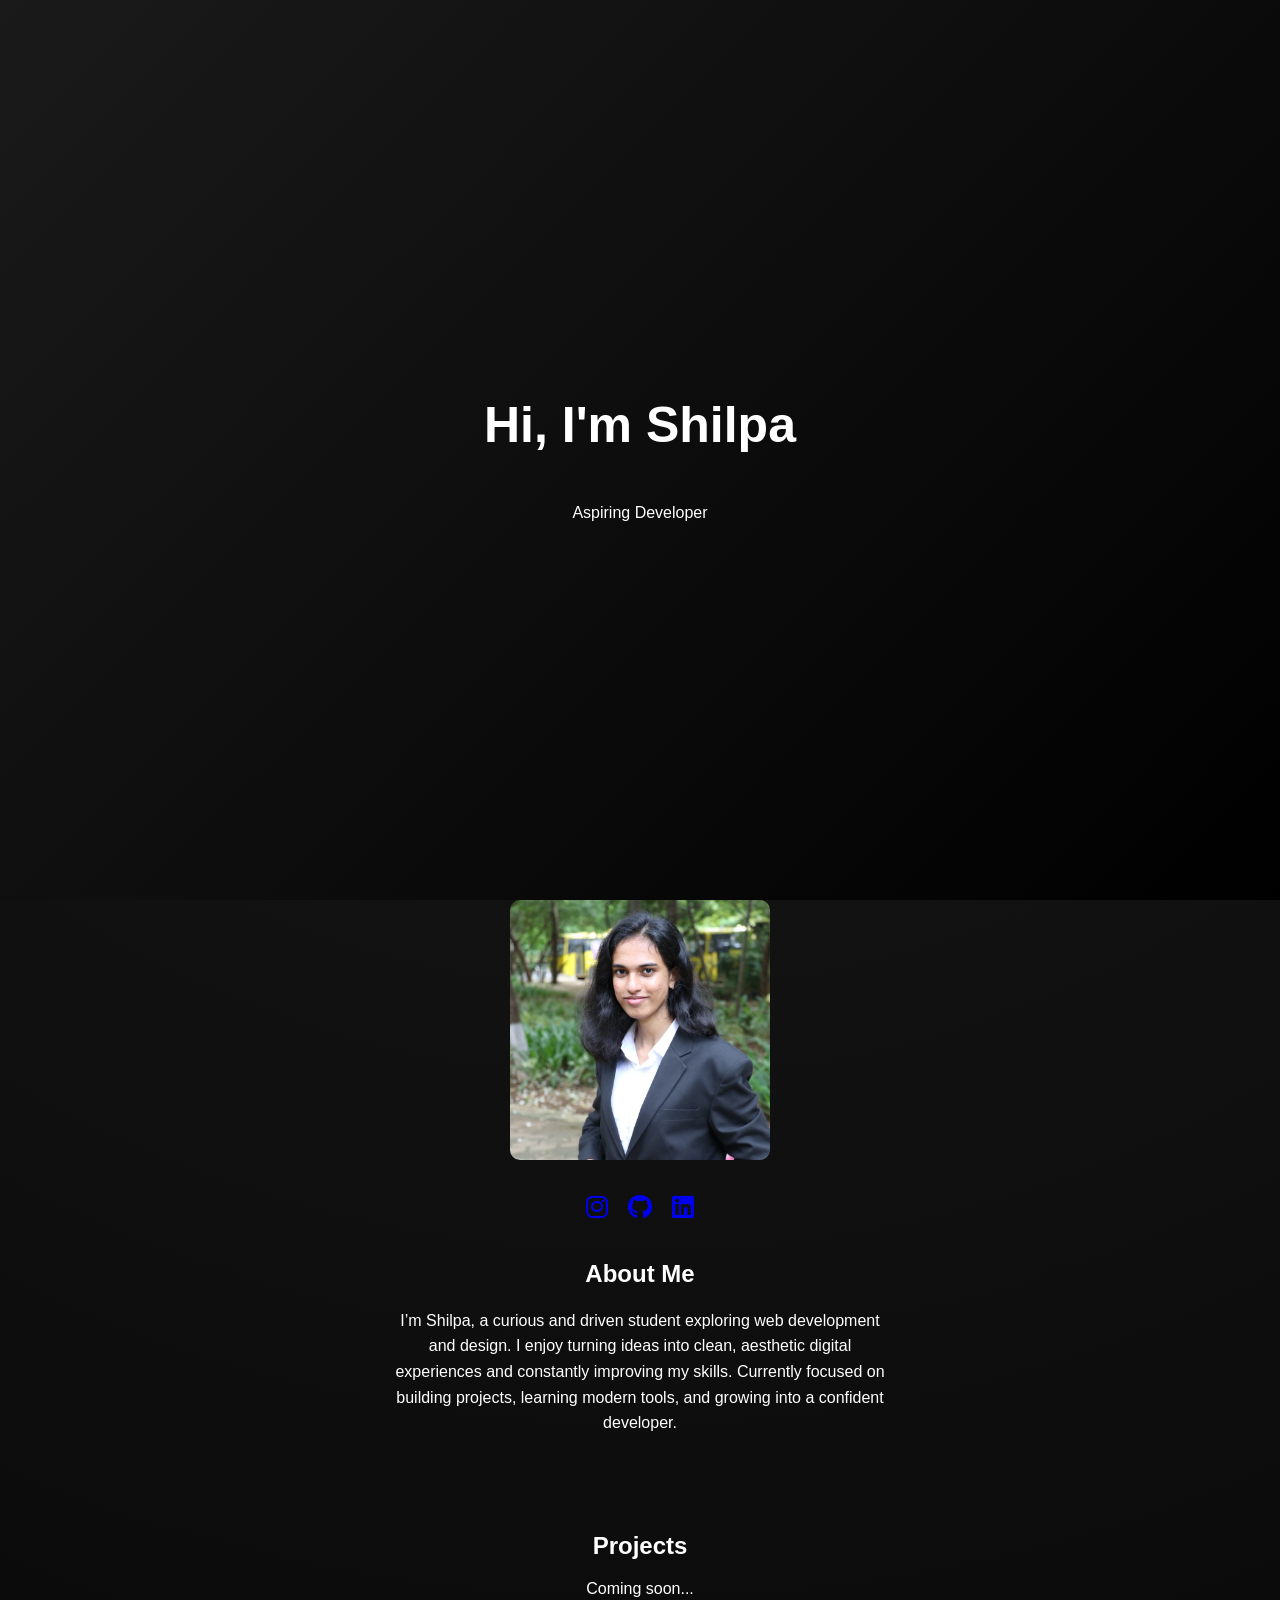
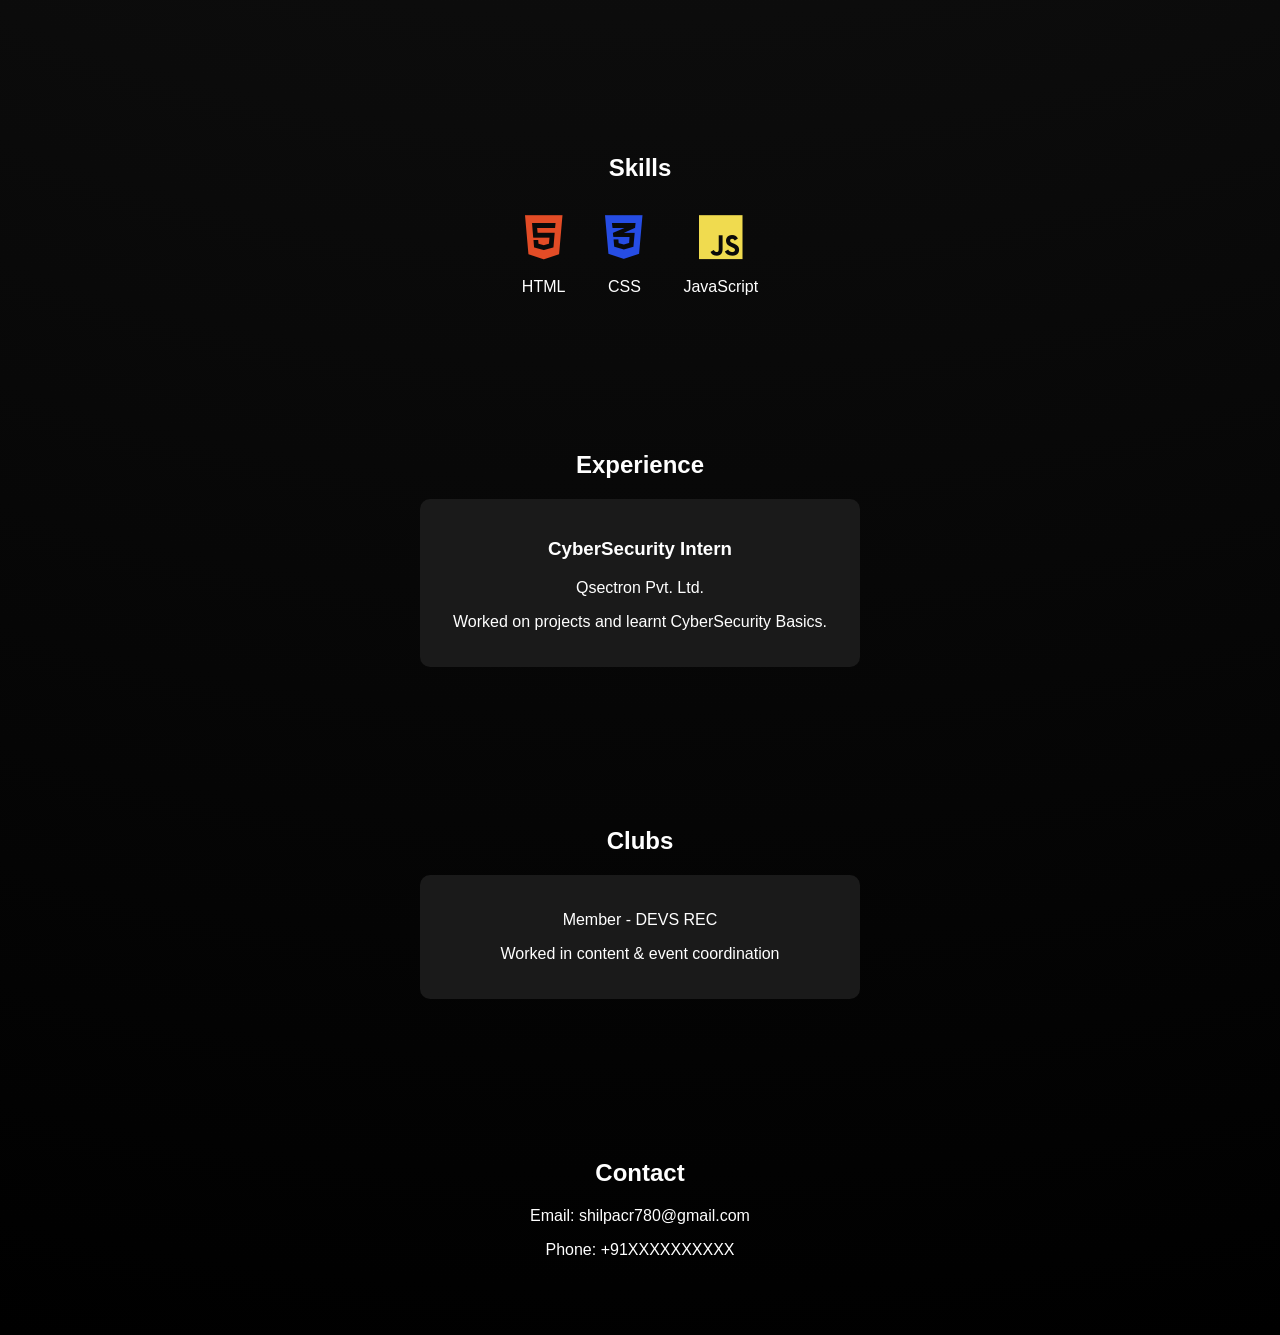
==== index.html @ 8a23069b "portfolio upgrade" ====
<!DOCTYPE html>
<html>
<head>
    <title>Shilpa | Portfolio</title>
    <link rel="stylesheet" href="style.css">
    <link rel="stylesheet" href="https://cdnjs.cloudflare.com/ajax/libs/font-awesome/6.5.0/css/all.min.css">
</head>

<body>

    <div class="hero">
    <h1 class="fade">Hi, I'm Shilpa</h1>
    <p class="fade delay">Aspiring Developer</p>
</div>

    <div class="about">
        <img src="Shilpa-Portfolio-IMG.jpeg" class="profile">
<div class="socials">
    <a href="https://instagram.com/s_shilpa.22" target="_blank">
        <i class="fa-brands fa-instagram"></i>
    </a>

    <a href="https://github.com/Shilpa12hub" target="_blank">
        <i class="fa-brands fa-github"></i>
    </a>

    <a href="https://www.linkedin.com/in/shilpa-s-3a0652301?utm_source=share_via&utm_content=profile&utm_medium=member_android" target="_blank">
        <i class="fa-brands fa-linkedin"></i>
    </a>
</div>
        <div>
            <h2>About Me</h2>
            <p>
I’m Shilpa, a curious and driven student exploring web development and design.  
I enjoy turning ideas into clean, aesthetic digital experiences and constantly improving my skills.  
Currently focused on building projects, learning modern tools, and growing into a confident developer.
</p>
        </div>
    </div>

    <div class="section reveal">
        <h2>Projects</h2>
        <p>Coming soon...</p>
    </div>

    <div class="section">
        <h2>Skills</h2>

        <div class="skills">
            <div class="skill">
                <i class="fa-brands fa-html5"></i>
                <p>HTML</p>
            </div>

            <div class="skill">
                <i class="fa-brands fa-css3-alt"></i>
                <p>CSS</p>
            </div>

            <div class="skill">
                <i class="fa-brands fa-js"></i>
                <p>JavaScript</p>
            </div>
        </div>
    </div>
<div class="section">
    <h2>Experience</h2>

    <div class="card-box">
        <h3>CyberSecurity Intern</h3>
        <p>Qsectron Pvt. Ltd.</p>
        <p>Worked on projects and learnt CyberSecurity Basics.</p>
    </div>
</div>
<div class="section">
    <h2>Clubs</h2>

    <div class="card-box">
        <p>Member - DEVS REC</p>
        <p>Worked in content & event coordination</p>
    </div>
</div>
    <div class="section">
        <h2>Contact</h2>
        <p>Email: shilpacr780@gmail.com</p>
        <p>Phone: +91XXXXXXXXXX</p>
    </div>

    <script src="script.js"></script>

</body>
</html>
---- style.css ----
/* RESET */
body {
    margin: 0;
    font-family: Arial;
    color: white;
    text-align: center;

    background: radial-gradient(circle at top, #1a1a1a, #000);
}

/* HERO */
.hero {
    height: 100vh;
    display: flex;
    flex-direction: column;
    justify-content: center;
    align-items: center;
    background: linear-gradient(135deg, #1a1a1a, #000);
}

h1 {
    font-size: 50px;
}

/* SECTIONS */
.section {
    padding: 60px 20px;
    max-width: 900px;
    margin: auto;
}

/* ABOUT */
.about {
    display: flex;
    flex-direction: column;
    align-items: center;
    gap: 20px;
}

/* PROFILE IMAGE (square) */
.profile {
    width: 260px;
    height: 260px;
    object-fit: cover;
    border-radius: 10px;
}

.profile:hover {
    transform: scale(1.1);
}

/* SCROLL REVEAL */
.reveal {
    opacity: 0;
    transform: scale(0.8);
    transition: all 0.6s ease;
}

.reveal.active {
    opacity: 1;
    transform: scale(1);
}

/* SKILLS */
.skills {
    display: flex;
    justify-content: center;
    gap: 40px;
    margin-top: 30px;
}

.skill {
    text-align: center;
    transition: transform 0.3s;
}

/* ICON SIZE */
.skill i {
    font-size: 50px;
    transition: 0.3s;
}

/* ICON COLORS */
.fa-html5 {
    color: #e34c26;
}

.fa-css3-alt {
    color: #264de4;
}

.fa-js {
    color: #f0db4f;
}

/* HOVER EFFECT */
.skill:hover i {
    transform: scale(1.2);
    filter: drop-shadow(0 0 10px white);
}

/* HERO TEXT ANIMATION */
.fade {
    opacity: 0;
    transform: translateY(40px);
    animation: fadeUp 1s ease forwards;
}

.delay {
    animation-delay: 0.5s;
}

@keyframes fadeUp {
    to {
        opacity: 1;
        transform: translateY(0);
    }
}
.about p {
    max-width: 500px;
    line-height: 1.6;
    font-size: 16px;
}
.socials {
    margin-top: 15px;
    display: flex;
    gap: 20px;
    justify-content: center;
}

.socials i {
    font-size: 25px;
    transition: 0.3s;
}

.socials i:hover {
    transform: scale(1.3);
    color: #00adb5;
}
.card-box {
    background: #1a1a1a;
    padding: 20px;
    border-radius: 10px;
    max-width: 400px;
    margin: 20px auto;
}
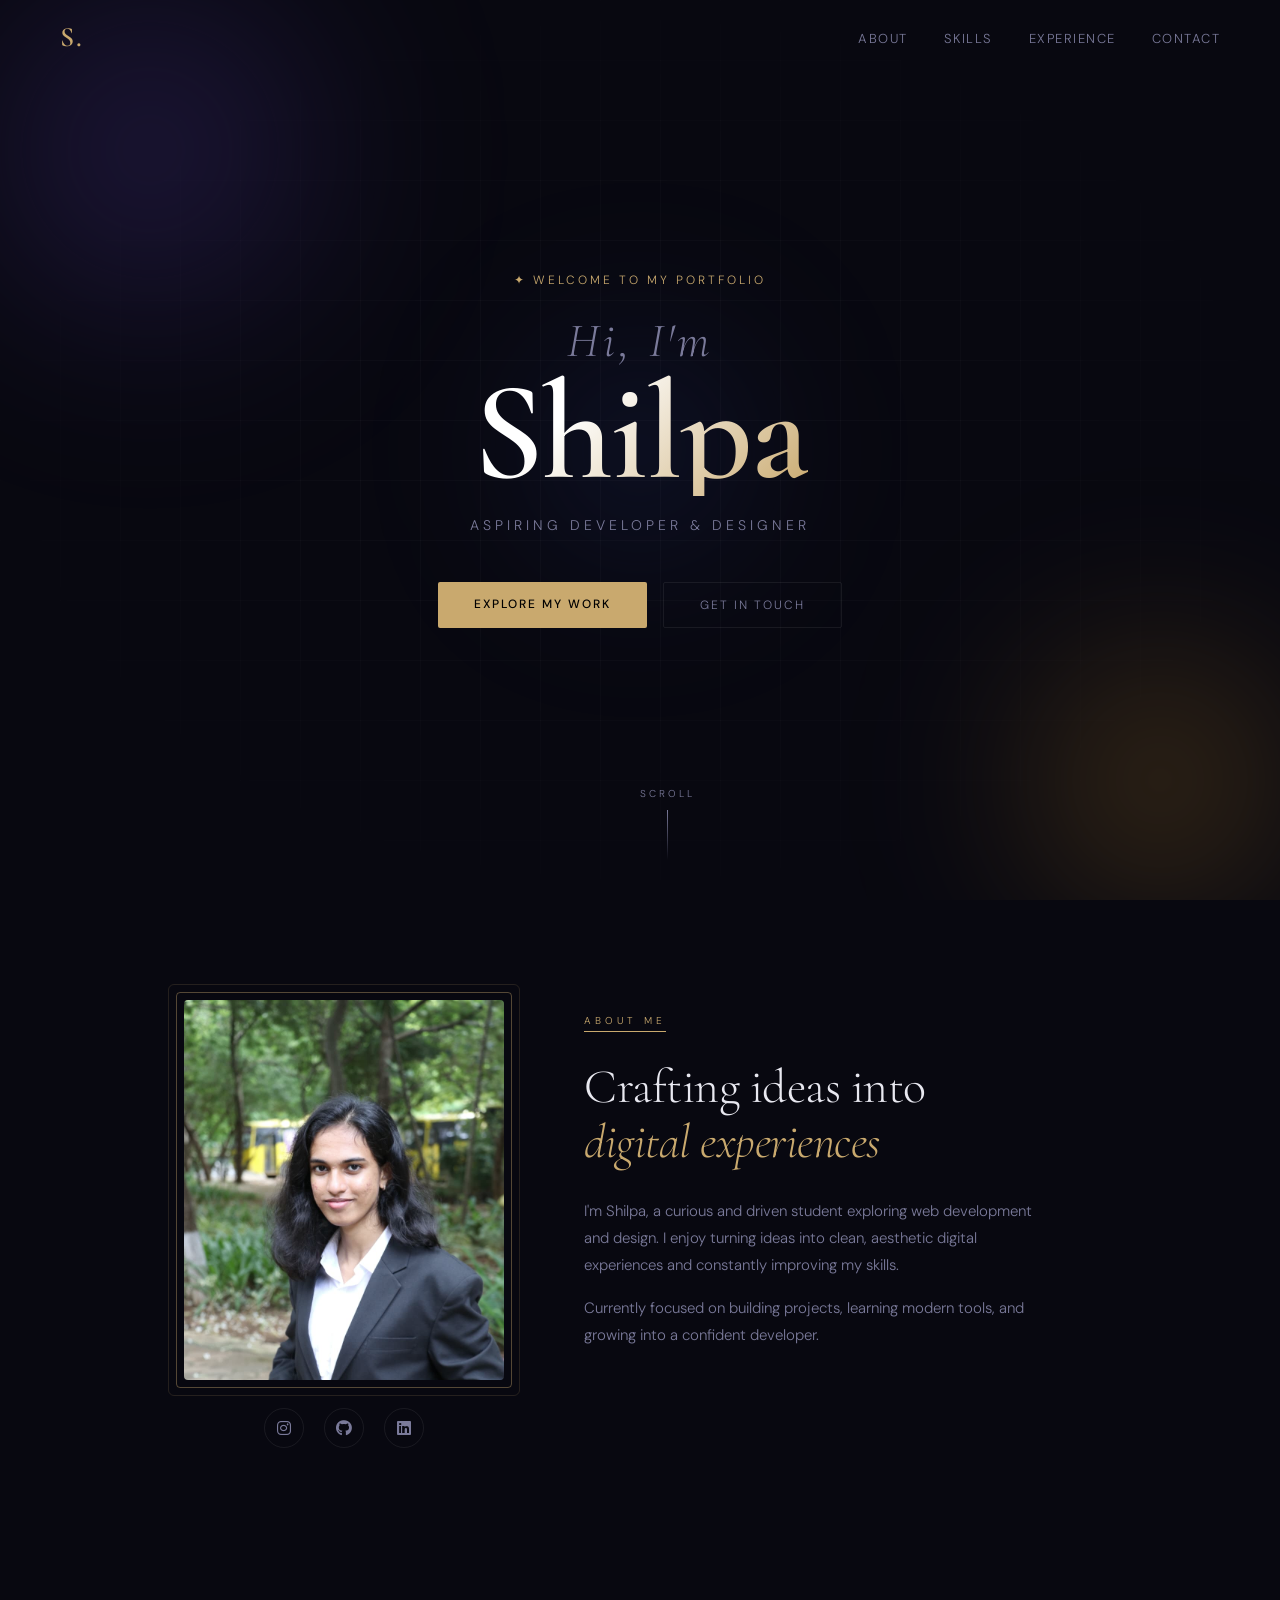
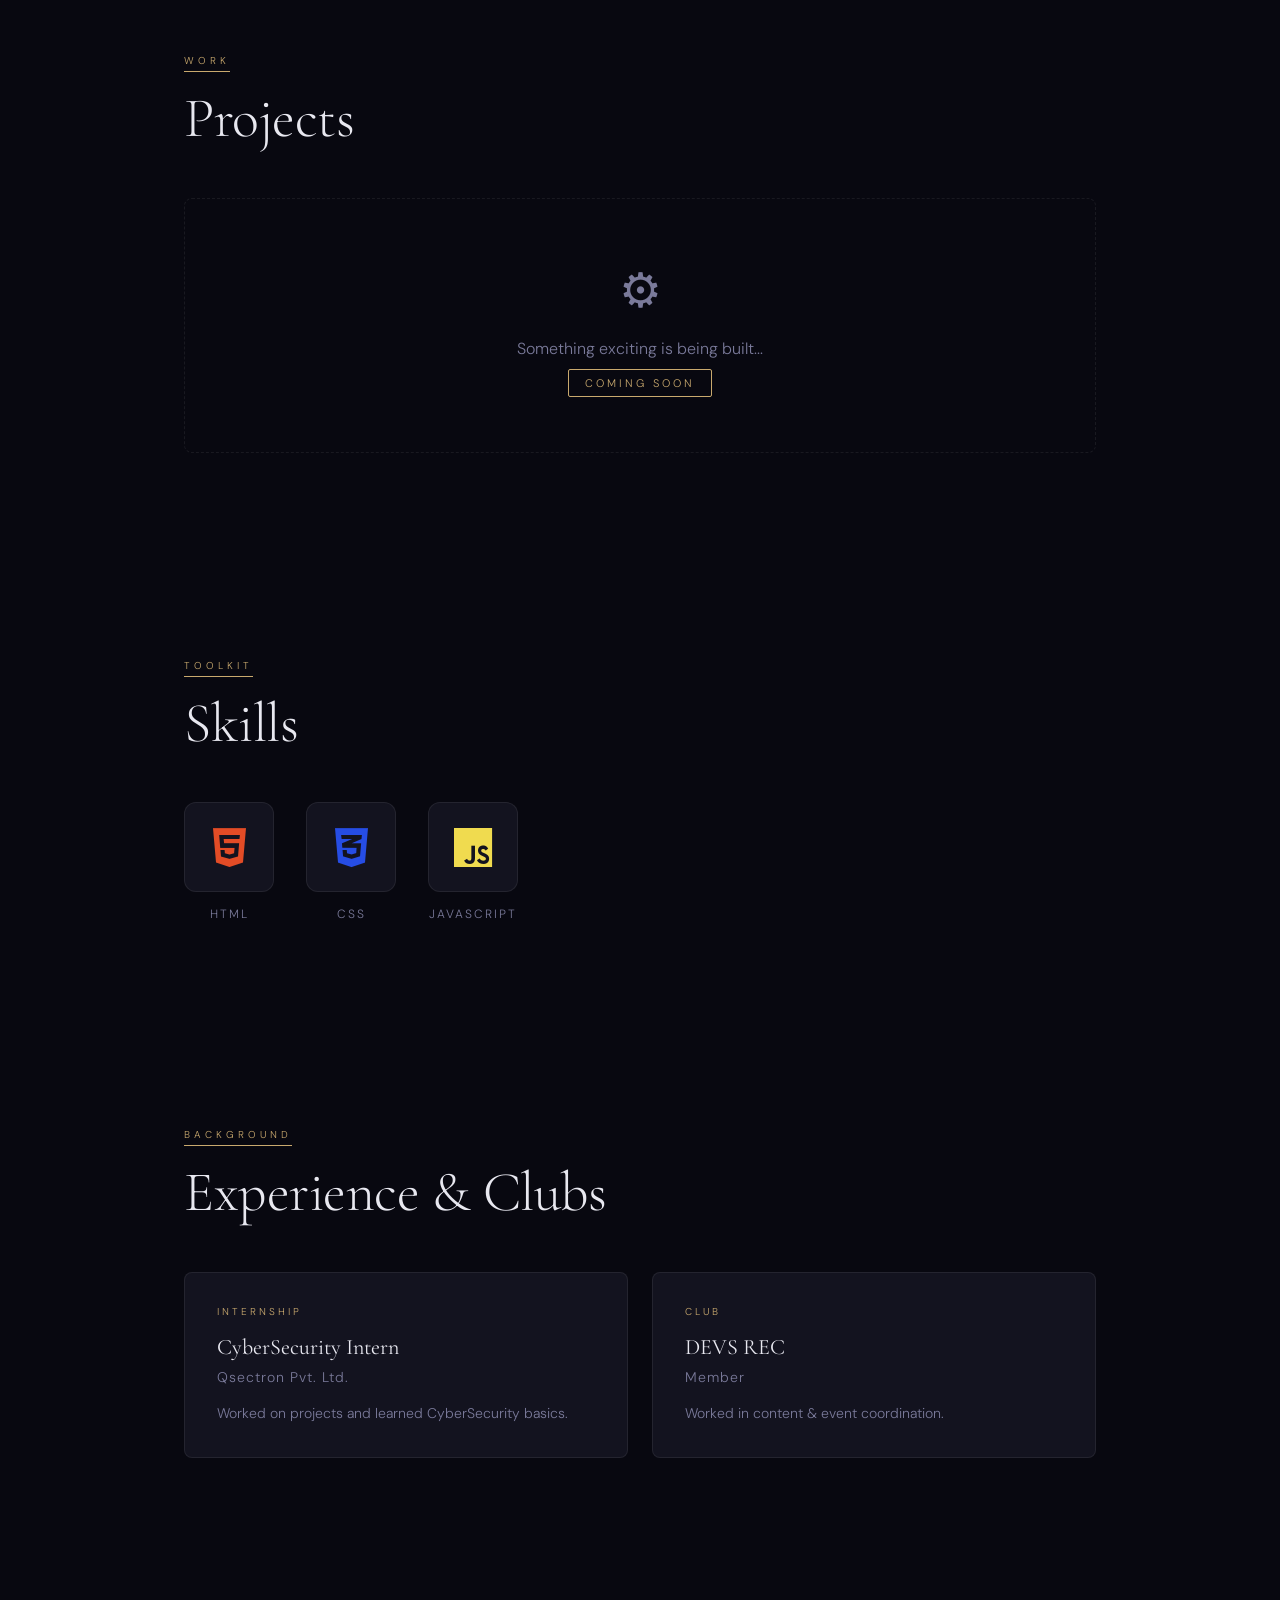
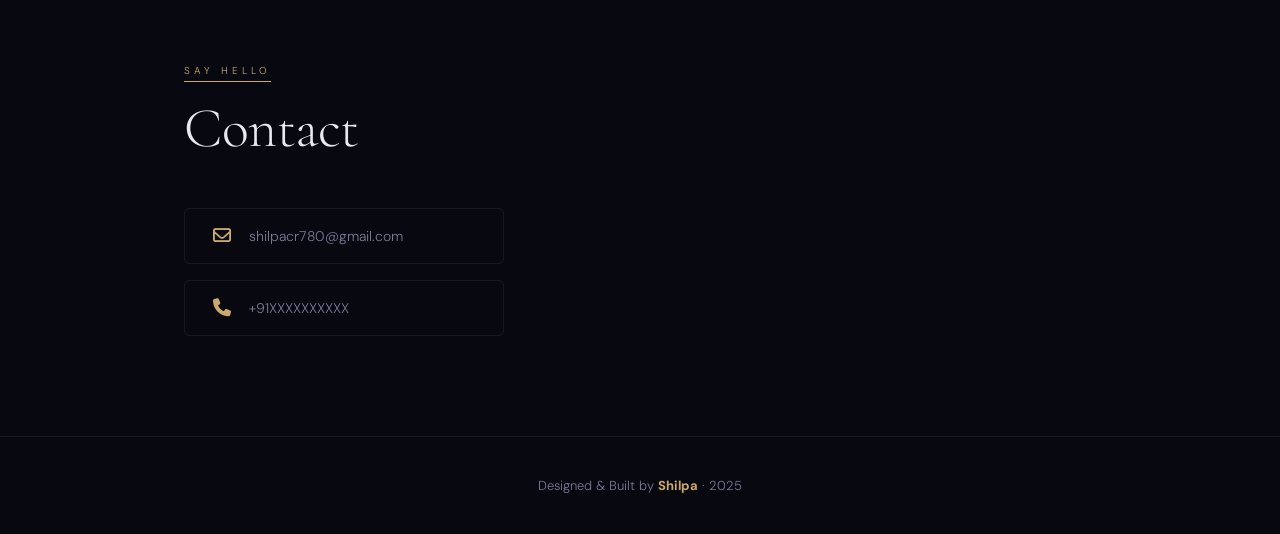
==== commit 54452f0d: "Replace old files with redesigned version" ====
--- a/index.html
+++ b/index.html
@@ -1,92 +1,170 @@
 <!DOCTYPE html>
-<html>
+<html lang="en">
 <head>
     <title>Shilpa | Portfolio</title>
+    <meta name="viewport" content="width=device-width, initial-scale=1.0">
     <link rel="stylesheet" href="style.css">
+    <link rel="preconnect" href="https://fonts.googleapis.com">
+    <link rel="preconnect" href="https://fonts.gstatic.com" crossorigin>
+    <link href="https://fonts.googleapis.com/css2?family=Cormorant+Garamond:ital,wght@0,300;0,400;0,600;1,300&family=DM+Sans:wght@300;400;500&display=swap" rel="stylesheet">
     <link rel="stylesheet" href="https://cdnjs.cloudflare.com/ajax/libs/font-awesome/6.5.0/css/all.min.css">
 </head>
-
 <body>
 
-    <div class="hero">
-    <h1 class="fade">Hi, I'm Shilpa</h1>
-    <p class="fade delay">Aspiring Developer</p>
-</div>
+    <!-- NAV -->
+    <nav class="nav" id="nav">
+        <span class="nav-logo">S.</span>
+        <ul class="nav-links">
+            <li><a href="#about">About</a></li>
+            <li><a href="#skills">Skills</a></li>
+            <li><a href="#experience">Experience</a></li>
+            <li><a href="#contact">Contact</a></li>
+        </ul>
+    </nav>
 
-    <div class="about">
-        <img src="Shilpa-Portfolio-IMG.jpeg" class="profile">
-<div class="socials">
-    <a href="https://instagram.com/s_shilpa.22" target="_blank">
-        <i class="fa-brands fa-instagram"></i>
-    </a>
-
-    <a href="https://github.com/Shilpa12hub" target="_blank">
-        <i class="fa-brands fa-github"></i>
-    </a>
-
-    <a href="https://www.linkedin.com/in/shilpa-s-3a0652301?utm_source=share_via&utm_content=profile&utm_medium=member_android" target="_blank">
-        <i class="fa-brands fa-linkedin"></i>
-    </a>
-</div>
-        <div>
-            <h2>About Me</h2>
-            <p>
-I’m Shilpa, a curious and driven student exploring web development and design.  
-I enjoy turning ideas into clean, aesthetic digital experiences and constantly improving my skills.  
-Currently focused on building projects, learning modern tools, and growing into a confident developer.
-</p>
+    <!-- HERO -->
+    <section class="hero">
+        <div class="hero-bg">
+            <div class="orb orb1"></div>
+            <div class="orb orb2"></div>
+            <div class="orb orb3"></div>
+            <div class="grid-lines"></div>
         </div>
-    </div>
-
-    <div class="section reveal">
-        <h2>Projects</h2>
-        <p>Coming soon...</p>
-    </div>
-
-    <div class="section">
-        <h2>Skills</h2>
-
-        <div class="skills">
-            <div class="skill">
-                <i class="fa-brands fa-html5"></i>
-                <p>HTML</p>
-            </div>
-
-            <div class="skill">
-                <i class="fa-brands fa-css3-alt"></i>
-                <p>CSS</p>
-            </div>
-
-            <div class="skill">
-                <i class="fa-brands fa-js"></i>
-                <p>JavaScript</p>
+        <div class="hero-content">
+            <p class="hero-tag fade-up">✦ Welcome to my portfolio</p>
+            <h1 class="hero-name fade-up delay-1">
+                <span class="name-line">Hi, I'm</span>
+                <span class="name-big">Shilpa</span>
+            </h1>
+            <p class="hero-subtitle fade-up delay-2">Aspiring Developer &amp; Designer</p>
+            <div class="hero-cta fade-up delay-3">
+                <a href="#about" class="btn-primary">Explore My Work</a>
+                <a href="#contact" class="btn-ghost">Get In Touch</a>
             </div>
         </div>
-    </div>
-<div class="section">
-    <h2>Experience</h2>
+        <div class="scroll-hint fade-up delay-4">
+            <span>Scroll</span>
+            <div class="scroll-line"></div>
+        </div>
+    </section>
 
-    <div class="card-box">
-        <h3>CyberSecurity Intern</h3>
-        <p>Qsectron Pvt. Ltd.</p>
-        <p>Worked on projects and learnt CyberSecurity Basics.</p>
-    </div>
-</div>
-<div class="section">
-    <h2>Clubs</h2>
+    <!-- ABOUT -->
+    <section class="about section" id="about">
+        <div class="about-inner reveal">
+            <div class="about-image-wrap">
+                <div class="img-frame">
+                    <img src="Shilpa-Portfolio-IMG.jpeg" class="profile" alt="Shilpa">
+                </div>
+                <div class="socials">
+                    <a href="https://instagram.com/s_shilpa.22" target="_blank" aria-label="Instagram">
+                        <i class="fa-brands fa-instagram"></i>
+                    </a>
+                    <a href="https://github.com/Shilpa12hub" target="_blank" aria-label="GitHub">
+                        <i class="fa-brands fa-github"></i>
+                    </a>
+                    <a href="https://www.linkedin.com/in/shilpa-s-3a0652301" target="_blank" aria-label="LinkedIn">
+                        <i class="fa-brands fa-linkedin"></i>
+                    </a>
+                </div>
+            </div>
+            <div class="about-text">
+                <span class="section-label">About Me</span>
+                <h2>Crafting ideas into<br><em>digital experiences</em></h2>
+                <p>
+                    I'm Shilpa, a curious and driven student exploring web development and design. I enjoy turning ideas into clean, aesthetic digital experiences and constantly improving my skills.
+                </p>
+                <p>
+                    Currently focused on building projects, learning modern tools, and growing into a confident developer.
+                </p>
+            </div>
+        </div>
+    </section>
 
-    <div class="card-box">
-        <p>Member - DEVS REC</p>
-        <p>Worked in content & event coordination</p>
-    </div>
-</div>
-    <div class="section">
-        <h2>Contact</h2>
-        <p>Email: shilpacr780@gmail.com</p>
-        <p>Phone: +91XXXXXXXXXX</p>
-    </div>
+    <!-- PROJECTS -->
+    <section class="section" id="projects">
+        <div class="reveal">
+            <span class="section-label">Work</span>
+            <h2>Projects</h2>
+            <div class="coming-soon-card">
+                <div class="cs-icon">⚙</div>
+                <p>Something exciting is being built...</p>
+                <span>Coming Soon</span>
+            </div>
+        </div>
+    </section>
+
+    <!-- SKILLS -->
+    <section class="section" id="skills">
+        <div class="reveal">
+            <span class="section-label">Toolkit</span>
+            <h2>Skills</h2>
+            <div class="skills">
+                <div class="skill">
+                    <div class="skill-icon-wrap">
+                        <i class="fa-brands fa-html5"></i>
+                    </div>
+                    <p>HTML</p>
+                </div>
+                <div class="skill">
+                    <div class="skill-icon-wrap">
+                        <i class="fa-brands fa-css3-alt"></i>
+                    </div>
+                    <p>CSS</p>
+                </div>
+                <div class="skill">
+                    <div class="skill-icon-wrap">
+                        <i class="fa-brands fa-js"></i>
+                    </div>
+                    <p>JavaScript</p>
+                </div>
+            </div>
+        </div>
+    </section>
+
+    <!-- EXPERIENCE -->
+    <section class="section" id="experience">
+        <div class="reveal">
+            <span class="section-label">Background</span>
+            <h2>Experience &amp; Clubs</h2>
+            <div class="cards-grid">
+                <div class="card">
+                    <div class="card-tag">Internship</div>
+                    <h3>CyberSecurity Intern</h3>
+                    <p class="card-org">Qsectron Pvt. Ltd.</p>
+                    <p>Worked on projects and learned CyberSecurity basics.</p>
+                </div>
+                <div class="card">
+                    <div class="card-tag">Club</div>
+                    <h3>DEVS REC</h3>
+                    <p class="card-org">Member</p>
+                    <p>Worked in content &amp; event coordination.</p>
+                </div>
+            </div>
+        </div>
+    </section>
+
+    <!-- CONTACT -->
+    <section class="section" id="contact">
+        <div class="reveal">
+            <span class="section-label">Say Hello</span>
+            <h2>Contact</h2>
+            <div class="contact-box">
+                <a href="mailto:shilpacr780@gmail.com" class="contact-item">
+                    <i class="fa-regular fa-envelope"></i>
+                    <span>shilpacr780@gmail.com</span>
+                </a>
+                <div class="contact-item">
+                    <i class="fa-solid fa-phone"></i>
+                    <span>+91XXXXXXXXXX</span>
+                </div>
+            </div>
+        </div>
+    </section>
+
+    <footer>
+        <p>Designed &amp; Built by <strong>Shilpa</strong> · 2025</p>
+    </footer>
 
     <script src="script.js"></script>
-
 </body>
 </html>
--- a/style.css
+++ b/style.css
@@ -1,146 +1,658 @@
-/* RESET */
+/* ============================================================
+   SHILPA PORTFOLIO — REDESIGNED
+   ============================================================ */
+
+:root {
+    --bg:        #080810;
+    --surface:   #0f0f1a;
+    --card:      #13131f;
+    --border:    rgba(255,255,255,0.07);
+    --text:      #e8e8f0;
+    --muted:     #7a7a9a;
+    --accent:    #c9a96e;
+    --accent2:   #7b68ee;
+    --glow:      rgba(201,169,110,0.18);
+
+    --font-display: 'Cormorant Garamond', Georgia, serif;
+    --font-body:    'DM Sans', sans-serif;
+}
+
+/* ---- RESET ---- */
+*, *::before, *::after { box-sizing: border-box; margin: 0; padding: 0; }
+
+html { scroll-behavior: smooth; }
+
 body {
-    margin: 0;
-    font-family: Arial;
-    color: white;
+    background: var(--bg);
+    color: var(--text);
+    font-family: var(--font-body);
+    font-weight: 300;
+    overflow-x: hidden;
+}
+
+a { color: inherit; text-decoration: none; }
+
+/* ============================================================
+   NAV
+   ============================================================ */
+.nav {
+    position: fixed;
+    top: 0; left: 0; right: 0;
+    z-index: 100;
+    display: flex;
+    justify-content: space-between;
+    align-items: center;
+    padding: 20px 60px;
+    transition: background 0.4s, backdrop-filter 0.4s;
+}
+
+.nav.scrolled {
+    background: rgba(8,8,16,0.85);
+    backdrop-filter: blur(16px);
+    border-bottom: 1px solid var(--border);
+}
+
+.nav-logo {
+    font-family: var(--font-display);
+    font-size: 28px;
+    font-weight: 600;
+    color: var(--accent);
+    letter-spacing: 2px;
+}
+
+.nav-links {
+    list-style: none;
+    display: flex;
+    gap: 36px;
+}
+
+.nav-links a {
+    font-size: 13px;
+    letter-spacing: 1.5px;
+    text-transform: uppercase;
+    color: var(--muted);
+    transition: color 0.3s;
+}
+
+.nav-links a:hover { color: var(--accent); }
+
+/* ============================================================
+   HERO
+   ============================================================ */
+.hero {
+    position: relative;
+    height: 100vh;
+    min-height: 600px;
+    display: flex;
+    align-items: center;
+    justify-content: center;
+    overflow: hidden;
+}
+
+/* Background orbs */
+.hero-bg {
+    position: absolute;
+    inset: 0;
+    pointer-events: none;
+}
+
+.orb {
+    position: absolute;
+    border-radius: 50%;
+    filter: blur(80px);
+    opacity: 0.5;
+}
+
+.orb1 {
+    width: 500px; height: 500px;
+    background: radial-gradient(circle, #3a2a70 0%, transparent 70%);
+    top: -100px; left: -100px;
+    animation: float1 12s ease-in-out infinite;
+}
+
+.orb2 {
+    width: 400px; height: 400px;
+    background: radial-gradient(circle, #7b5820 0%, transparent 70%);
+    bottom: -80px; right: -80px;
+    animation: float2 15s ease-in-out infinite;
+}
+
+.orb3 {
+    width: 300px; height: 300px;
+    background: radial-gradient(circle, #1e2a5e 0%, transparent 70%);
+    top: 50%; left: 50%;
+    transform: translate(-50%, -50%);
+    animation: float3 10s ease-in-out infinite;
+}
+
+.grid-lines {
+    position: absolute;
+    inset: 0;
+    background-image:
+        linear-gradient(rgba(255,255,255,0.025) 1px, transparent 1px),
+        linear-gradient(90deg, rgba(255,255,255,0.025) 1px, transparent 1px);
+    background-size: 60px 60px;
+    mask-image: radial-gradient(ellipse at center, black 30%, transparent 80%);
+}
+
+@keyframes float1 {
+    0%, 100% { transform: translate(0, 0); }
+    50% { transform: translate(60px, 40px); }
+}
+@keyframes float2 {
+    0%, 100% { transform: translate(0, 0); }
+    50% { transform: translate(-50px, -30px); }
+}
+@keyframes float3 {
+    0%, 100% { transform: translate(-50%, -50%) scale(1); }
+    50% { transform: translate(-50%, -50%) scale(1.2); }
+}
+
+/* Hero content */
+.hero-content {
+    position: relative;
     text-align: center;
-
-    background: radial-gradient(circle at top, #1a1a1a, #000);
-}
-
-/* HERO */
-.hero {
-    height: 100vh;
+    z-index: 1;
+}
+
+.hero-tag {
+    font-size: 12px;
+    letter-spacing: 3px;
+    text-transform: uppercase;
+    color: var(--accent);
+    margin-bottom: 24px;
+}
+
+.hero-name {
     display: flex;
     flex-direction: column;
+    align-items: center;
+    gap: 0;
+    margin-bottom: 20px;
+}
+
+.name-line {
+    font-family: var(--font-display);
+    font-size: clamp(28px, 5vw, 48px);
+    font-weight: 300;
+    font-style: italic;
+    color: var(--muted);
+    letter-spacing: 4px;
+}
+
+.name-big {
+    font-family: var(--font-display);
+    font-size: clamp(72px, 14vw, 140px);
+    font-weight: 600;
+    line-height: 0.9;
+    letter-spacing: -2px;
+    background: linear-gradient(135deg, #fff 30%, var(--accent) 100%);
+    -webkit-background-clip: text;
+    -webkit-text-fill-color: transparent;
+    background-clip: text;
+}
+
+.hero-subtitle {
+    font-size: 14px;
+    letter-spacing: 4px;
+    text-transform: uppercase;
+    color: var(--muted);
+    margin-bottom: 48px;
+}
+
+.hero-cta {
+    display: flex;
+    gap: 16px;
     justify-content: center;
-    align-items: center;
-    background: linear-gradient(135deg, #1a1a1a, #000);
-}
-
-h1 {
-    font-size: 50px;
-}
-
-/* SECTIONS */
+    flex-wrap: wrap;
+}
+
+.btn-primary {
+    padding: 14px 36px;
+    background: var(--accent);
+    color: #000;
+    border-radius: 2px;
+    font-size: 12px;
+    font-weight: 500;
+    letter-spacing: 2px;
+    text-transform: uppercase;
+    transition: transform 0.3s, box-shadow 0.3s;
+}
+
+.btn-primary:hover {
+    transform: translateY(-2px);
+    box-shadow: 0 12px 40px var(--glow);
+}
+
+.btn-ghost {
+    padding: 14px 36px;
+    border: 1px solid var(--border);
+    border-radius: 2px;
+    font-size: 12px;
+    letter-spacing: 2px;
+    text-transform: uppercase;
+    color: var(--muted);
+    transition: border-color 0.3s, color 0.3s;
+}
+
+.btn-ghost:hover {
+    border-color: var(--accent);
+    color: var(--accent);
+}
+
+/* Scroll hint */
+.scroll-hint {
+    position: absolute;
+    bottom: 40px;
+    left: 50%;
+    transform: translateX(-50%);
+    display: flex;
+    flex-direction: column;
+    align-items: center;
+    gap: 10px;
+    color: var(--muted);
+    font-size: 10px;
+    letter-spacing: 3px;
+    text-transform: uppercase;
+    z-index: 1;
+}
+
+.scroll-line {
+    width: 1px;
+    height: 50px;
+    background: linear-gradient(to bottom, var(--muted), transparent);
+    animation: scrollPulse 2s ease-in-out infinite;
+}
+
+@keyframes scrollPulse {
+    0%, 100% { opacity: 0.3; transform: scaleY(1); }
+    50% { opacity: 1; transform: scaleY(1.2); }
+}
+
+/* ============================================================
+   FADE-UP ANIMATION (hero)
+   ============================================================ */
+.fade-up {
+    opacity: 0;
+    transform: translateY(30px);
+    animation: fadeUp 0.9s cubic-bezier(.22,.61,.36,1) forwards;
+}
+
+.delay-1 { animation-delay: 0.2s; }
+.delay-2 { animation-delay: 0.45s; }
+.delay-3 { animation-delay: 0.65s; }
+.delay-4 { animation-delay: 1s; }
+
+@keyframes fadeUp {
+    to { opacity: 1; transform: translateY(0); }
+}
+
+/* ============================================================
+   SECTION SHARED
+   ============================================================ */
 .section {
-    padding: 60px 20px;
-    max-width: 900px;
-    margin: auto;
-}
-
-/* ABOUT */
-.about {
-    display: flex;
-    flex-direction: column;
-    align-items: center;
-    gap: 20px;
-}
-
-/* PROFILE IMAGE (square) */
-.profile {
-    width: 260px;
-    height: 260px;
-    object-fit: cover;
-    border-radius: 10px;
-}
-
-.profile:hover {
-    transform: scale(1.1);
-}
-
-/* SCROLL REVEAL */
+    padding: 100px 24px;
+    max-width: 960px;
+    margin: 0 auto;
+}
+
+.section-label {
+    display: inline-block;
+    font-size: 10px;
+    letter-spacing: 4px;
+    text-transform: uppercase;
+    color: var(--accent);
+    margin-bottom: 16px;
+    padding-bottom: 4px;
+    border-bottom: 1px solid var(--accent);
+}
+
+.section h2 {
+    font-family: var(--font-display);
+    font-size: clamp(36px, 5vw, 56px);
+    font-weight: 300;
+    line-height: 1.1;
+    margin-bottom: 48px;
+    letter-spacing: -0.5px;
+}
+
+.section h2 em {
+    font-style: italic;
+    color: var(--accent);
+}
+
+/* ============================================================
+   SCROLL REVEAL
+   ============================================================ */
 .reveal {
     opacity: 0;
-    transform: scale(0.8);
-    transition: all 0.6s ease;
+    transform: translateY(40px);
+    transition: opacity 0.8s ease, transform 0.8s ease;
 }
 
 .reveal.active {
     opacity: 1;
-    transform: scale(1);
-}
-
-/* SKILLS */
+    transform: translateY(0);
+}
+
+/* ============================================================
+   ABOUT
+   ============================================================ */
+.about {
+    max-width: 960px;
+    margin: 0 auto;
+    padding: 100px 24px;
+}
+
+.about-inner {
+    display: flex;
+    gap: 80px;
+    align-items: flex-start;
+}
+
+.about-image-wrap {
+    display: flex;
+    flex-direction: column;
+    align-items: center;
+    gap: 28px;
+    flex-shrink: 0;
+}
+
+.img-frame {
+    position: relative;
+    width: 320px;
+}
+
+.img-frame::before {
+    content: '';
+    position: absolute;
+    inset: -8px;
+    border: 1px solid var(--accent);
+    border-radius: 4px;
+    opacity: 0.4;
+    pointer-events: none;
+    transition: opacity 0.3s;
+}
+
+.img-frame:hover::before {
+    opacity: 0.9;
+}
+
+.img-frame::after {
+    content: '';
+    position: absolute;
+    inset: -16px;
+    border: 1px solid var(--accent);
+    border-radius: 6px;
+    opacity: 0.15;
+    pointer-events: none;
+}
+
+.profile {
+    width: 320px;
+    height: 380px;
+    object-fit: cover;
+    object-position: top;
+    border-radius: 4px;
+    display: block;
+    transition: transform 0.5s ease;
+    filter: grayscale(10%);
+}
+
+.profile:hover {
+    transform: scale(1.02);
+    filter: grayscale(0%);
+}
+
+.socials {
+    display: flex;
+    gap: 20px;
+}
+
+.socials a {
+    width: 40px; height: 40px;
+    border: 1px solid var(--border);
+    border-radius: 50%;
+    display: flex;
+    align-items: center;
+    justify-content: center;
+    color: var(--muted);
+    transition: all 0.3s;
+}
+
+.socials a:hover {
+    border-color: var(--accent);
+    color: var(--accent);
+    transform: translateY(-3px);
+    box-shadow: 0 8px 24px var(--glow);
+}
+
+.socials i { font-size: 16px; }
+
+.about-text {
+    padding-top: 8px;
+}
+
+.about-text h2 {
+    font-family: var(--font-display);
+    font-size: clamp(32px, 4vw, 48px);
+    font-weight: 300;
+    line-height: 1.15;
+    margin-top: 12px;
+    margin-bottom: 28px;
+}
+
+.about-text p {
+    color: var(--muted);
+    line-height: 1.8;
+    font-size: 15px;
+    margin-bottom: 16px;
+    max-width: 460px;
+}
+
+/* ============================================================
+   COMING SOON
+   ============================================================ */
+.coming-soon-card {
+    border: 1px dashed var(--border);
+    border-radius: 8px;
+    padding: 60px 40px;
+    text-align: center;
+    color: var(--muted);
+}
+
+.cs-icon {
+    font-size: 48px;
+    margin-bottom: 16px;
+    display: block;
+    animation: spin 8s linear infinite;
+}
+
+@keyframes spin {
+    from { transform: rotate(0deg); }
+    to { transform: rotate(360deg); }
+}
+
+.coming-soon-card p { margin-bottom: 12px; }
+
+.coming-soon-card span {
+    font-size: 11px;
+    letter-spacing: 3px;
+    text-transform: uppercase;
+    color: var(--accent);
+    border: 1px solid var(--accent);
+    padding: 6px 16px;
+    border-radius: 2px;
+}
+
+/* ============================================================
+   SKILLS
+   ============================================================ */
 .skills {
     display: flex;
+    justify-content: flex-start;
+    gap: 32px;
+    flex-wrap: wrap;
+}
+
+.skill {
+    display: flex;
+    flex-direction: column;
+    align-items: center;
+    gap: 14px;
+    cursor: default;
+}
+
+.skill-icon-wrap {
+    width: 90px; height: 90px;
+    border: 1px solid var(--border);
+    border-radius: 12px;
+    display: flex;
+    align-items: center;
     justify-content: center;
-    gap: 40px;
-    margin-top: 30px;
-}
-
-.skill {
+    background: var(--card);
+    transition: all 0.35s ease;
+}
+
+.skill:hover .skill-icon-wrap {
+    border-color: var(--accent);
+    transform: translateY(-6px);
+    box-shadow: 0 16px 40px var(--glow);
+}
+
+.skill i { font-size: 44px; }
+
+.fa-html5  { color: #e34c26; }
+.fa-css3-alt { color: #264de4; }
+.fa-js     { color: #f0db4f; }
+
+.skill p {
+    font-size: 12px;
+    letter-spacing: 2px;
+    text-transform: uppercase;
+    color: var(--muted);
+}
+
+/* ============================================================
+   CARDS (Experience / Clubs)
+   ============================================================ */
+.cards-grid {
+    display: grid;
+    grid-template-columns: repeat(auto-fit, minmax(260px, 1fr));
+    gap: 24px;
+}
+
+.card {
+    background: var(--card);
+    border: 1px solid var(--border);
+    border-radius: 8px;
+    padding: 32px;
+    transition: border-color 0.3s, transform 0.3s;
+    text-align: left;
+}
+
+.card:hover {
+    border-color: var(--accent);
+    transform: translateY(-4px);
+}
+
+.card-tag {
+    font-size: 10px;
+    letter-spacing: 3px;
+    text-transform: uppercase;
+    color: var(--accent);
+    margin-bottom: 16px;
+}
+
+.card h3 {
+    font-family: var(--font-display);
+    font-size: 22px;
+    font-weight: 400;
+    margin-bottom: 6px;
+}
+
+.card-org {
+    font-size: 12px;
+    color: var(--accent);
+    margin-bottom: 12px;
+    letter-spacing: 1px;
+}
+
+.card p { color: var(--muted); font-size: 14px; line-height: 1.7; }
+
+/* ============================================================
+   CONTACT
+   ============================================================ */
+.contact-box {
+    display: flex;
+    flex-direction: column;
+    gap: 16px;
+    align-items: flex-start;
+}
+
+.contact-item {
+    display: flex;
+    align-items: center;
+    gap: 16px;
+    padding: 18px 28px;
+    border: 1px solid var(--border);
+    border-radius: 6px;
+    min-width: 320px;
+    color: var(--muted);
+    font-size: 14px;
+    transition: all 0.3s;
+}
+
+a.contact-item:hover {
+    border-color: var(--accent);
+    color: var(--text);
+    transform: translateX(6px);
+}
+
+.contact-item i {
+    font-size: 18px;
+    color: var(--accent);
+    width: 20px;
+}
+
+/* ============================================================
+   FOOTER
+   ============================================================ */
+footer {
     text-align: center;
-    transition: transform 0.3s;
-}
-
-/* ICON SIZE */
-.skill i {
-    font-size: 50px;
-    transition: 0.3s;
-}
-
-/* ICON COLORS */
-.fa-html5 {
-    color: #e34c26;
-}
-
-.fa-css3-alt {
-    color: #264de4;
-}
-
-.fa-js {
-    color: #f0db4f;
-}
-
-/* HOVER EFFECT */
-.skill:hover i {
-    transform: scale(1.2);
-    filter: drop-shadow(0 0 10px white);
-}
-
-/* HERO TEXT ANIMATION */
-.fade {
-    opacity: 0;
-    transform: translateY(40px);
-    animation: fadeUp 1s ease forwards;
-}
-
-.delay {
-    animation-delay: 0.5s;
-}
-
-@keyframes fadeUp {
-    to {
-        opacity: 1;
-        transform: translateY(0);
+    padding: 40px 24px;
+    color: var(--muted);
+    font-size: 13px;
+    border-top: 1px solid var(--border);
+}
+
+footer strong { color: var(--accent); }
+
+/* ============================================================
+   RESPONSIVE
+   ============================================================ */
+@media (max-width: 768px) {
+    .nav { padding: 16px 24px; }
+    .nav-links { display: none; }
+
+    .about-inner {
+        flex-direction: column;
+        gap: 40px;
+        align-items: center;
     }
-}
-.about p {
-    max-width: 500px;
-    line-height: 1.6;
-    font-size: 16px;
-}
-.socials {
-    margin-top: 15px;
-    display: flex;
-    gap: 20px;
-    justify-content: center;
-}
-
-.socials i {
-    font-size: 25px;
-    transition: 0.3s;
-}
-
-.socials i:hover {
-    transform: scale(1.3);
-    color: #00adb5;
-}
-.card-box {
-    background: #1a1a1a;
-    padding: 20px;
-    border-radius: 10px;
-    max-width: 400px;
-    margin: 20px auto;
+
+    .img-frame, .profile {
+        width: 260px;
+        height: 300px;
+    }
+
+    .about-text { text-align: center; }
+    .about-text p { margin-left: auto; margin-right: auto; }
+
+    .hero-cta { flex-direction: column; align-items: center; }
+
+    .contact-item { min-width: unset; width: 100%; }
+    .contact-box { width: 100%; }
+
+    .skills { justify-content: center; }
 }
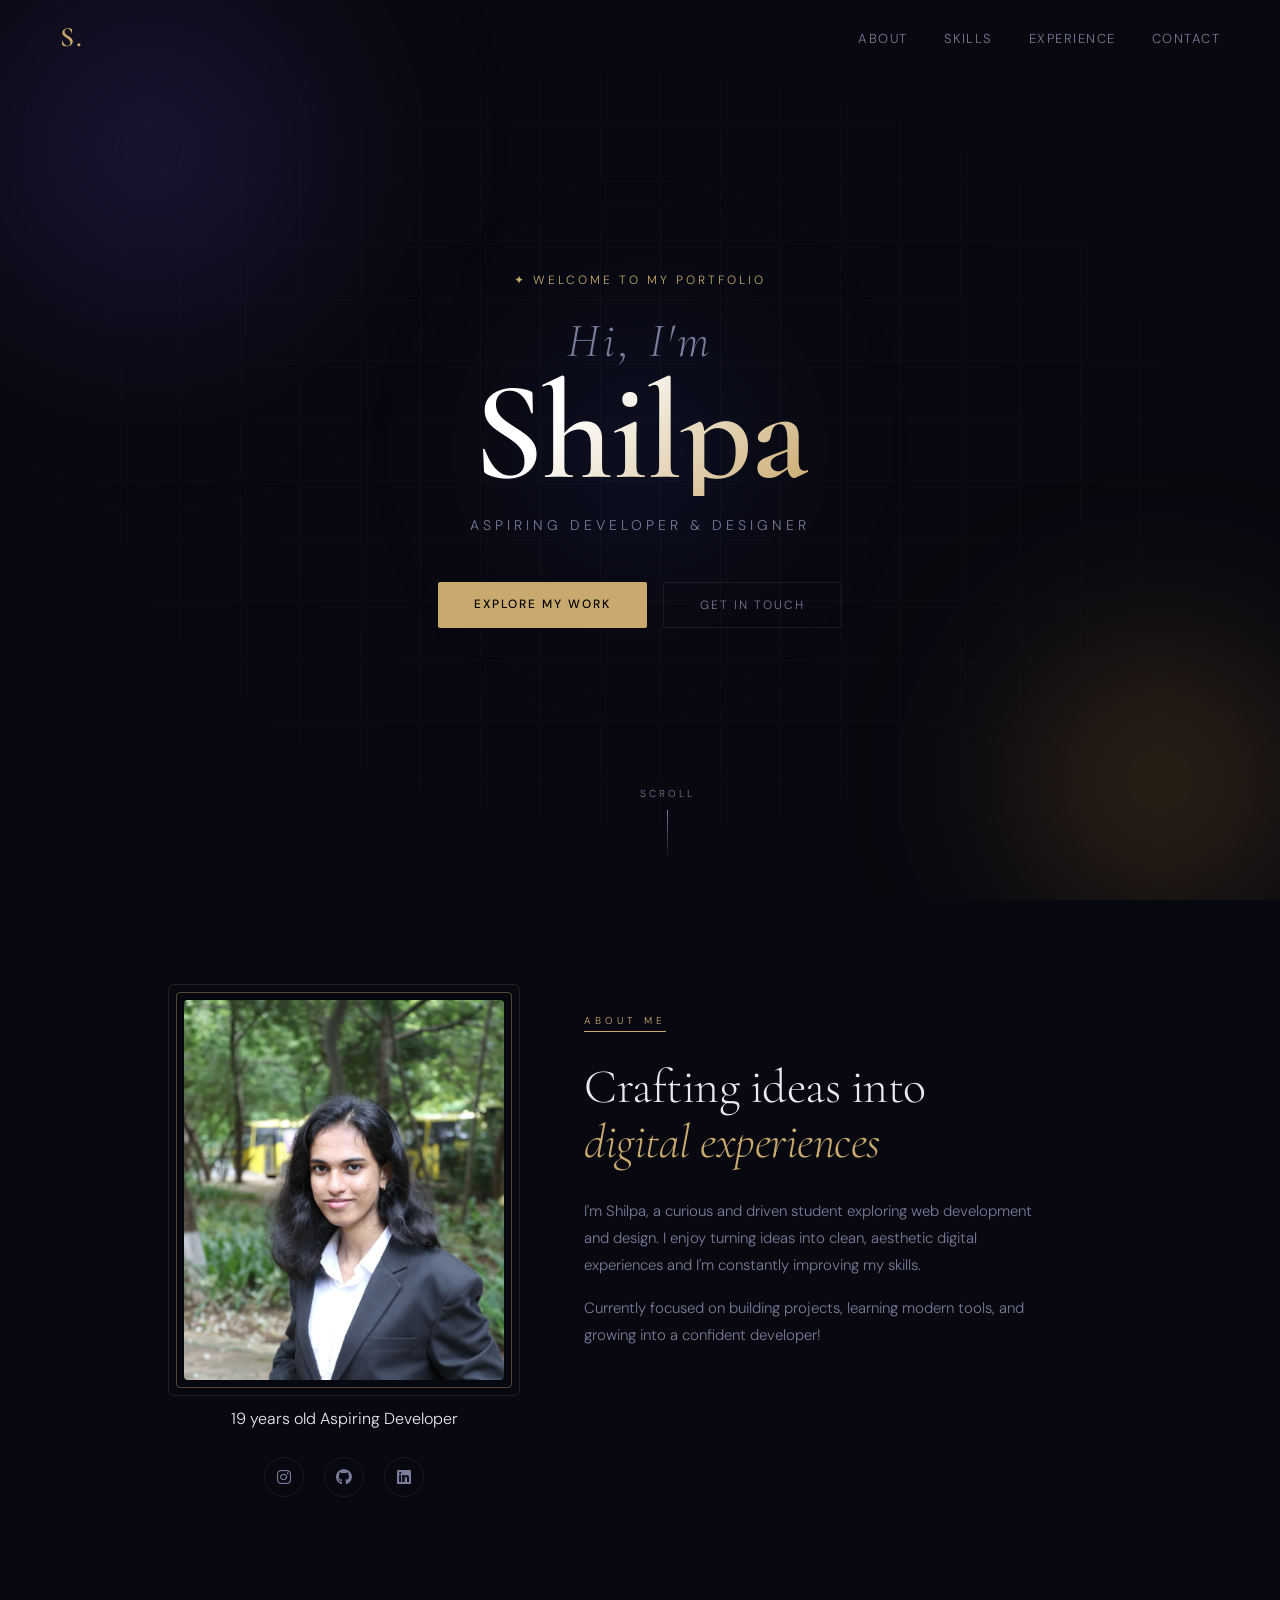
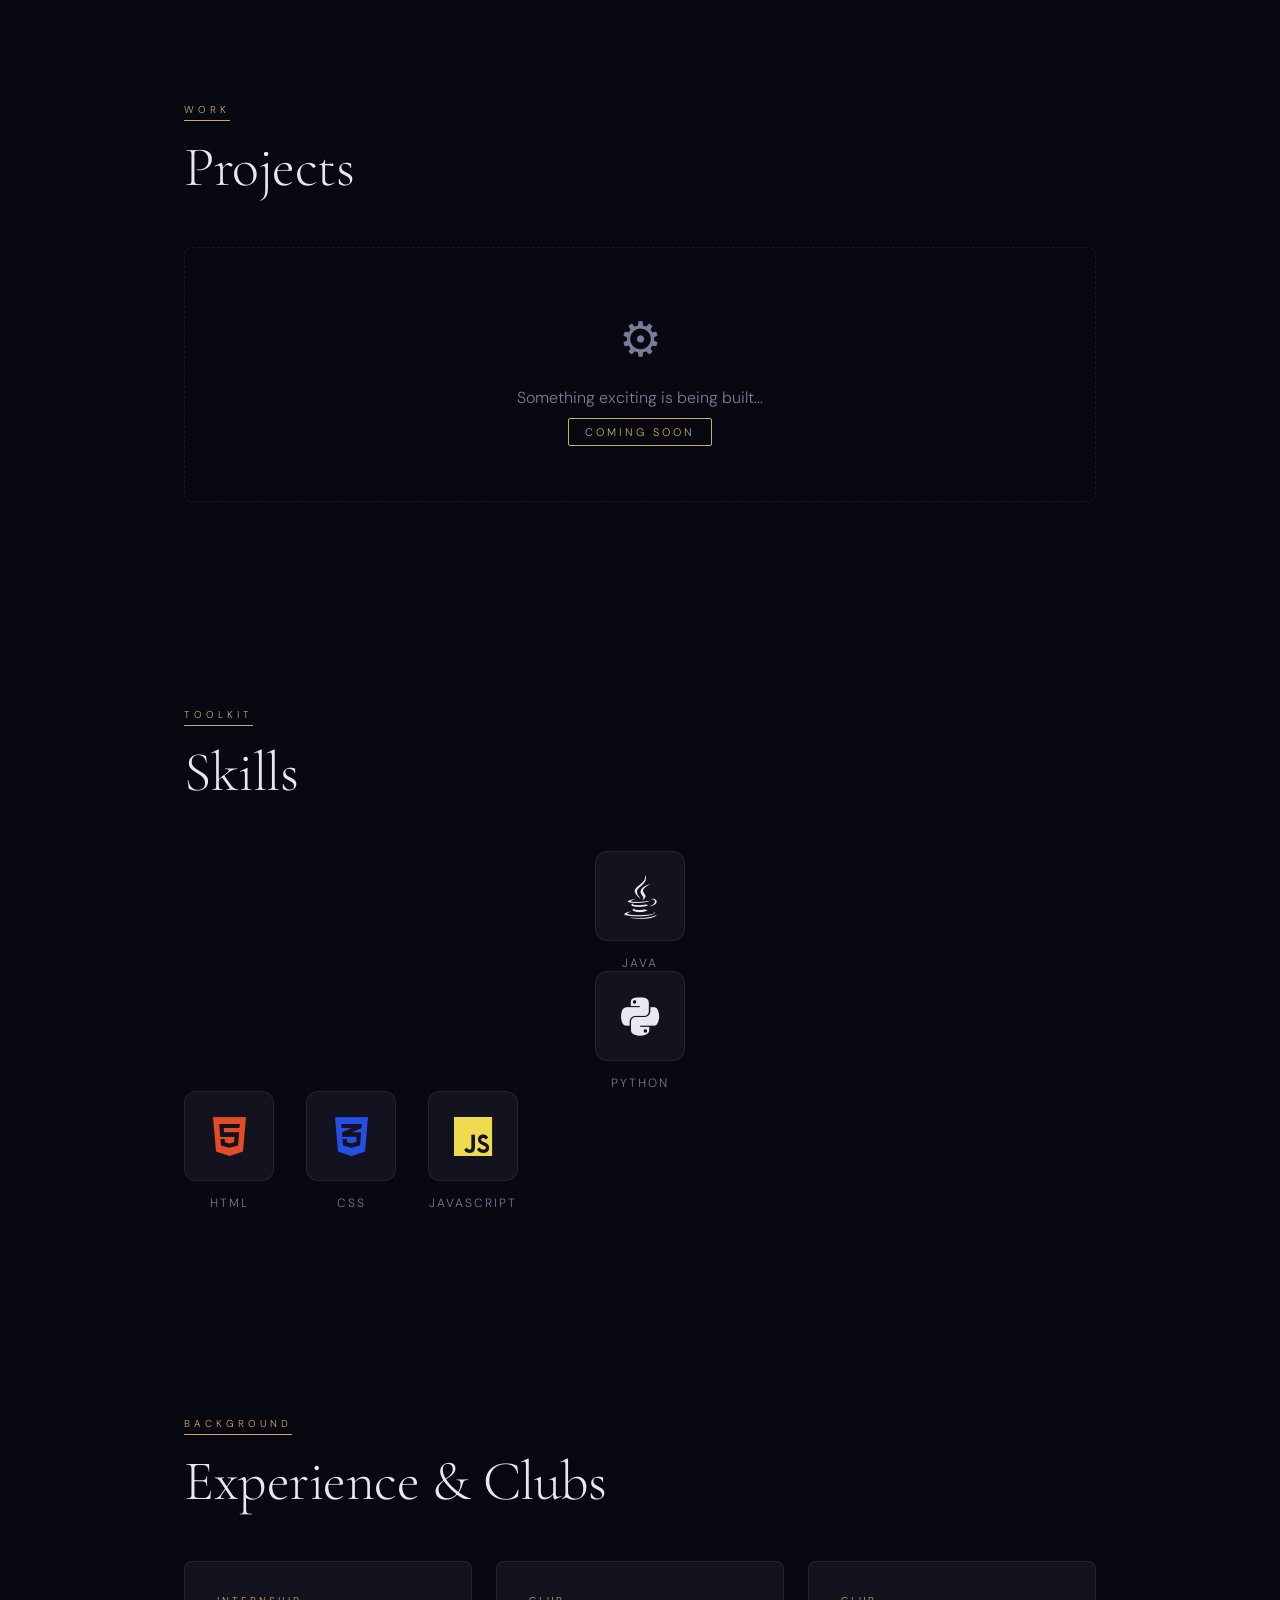
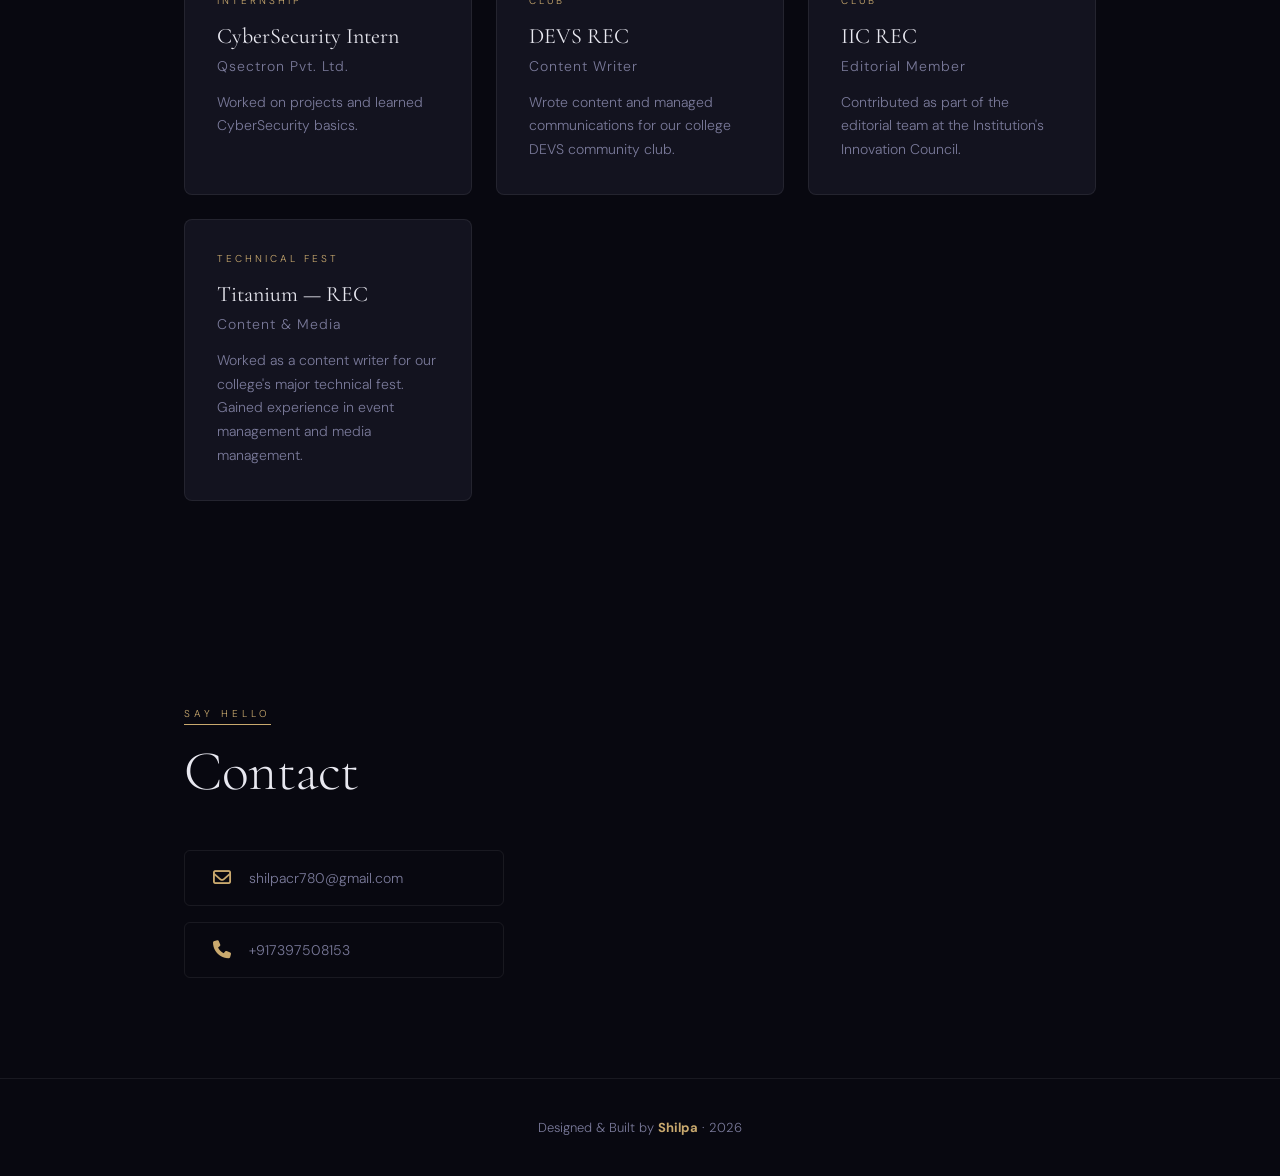
==== commit 0c9b8461: "update" ====
--- a/index.html
+++ b/index.html
@@ -55,6 +55,10 @@
                 <div class="img-frame">
                     <img src="Shilpa-Portfolio-IMG.jpeg" class="profile" alt="Shilpa">
                 </div>
+                <div class="about-tag">
+    <span>19 years old</span>
+    <span>Aspiring Developer</span>
+</div>
                 <div class="socials">
                     <a href="https://instagram.com/s_shilpa.22" target="_blank" aria-label="Instagram">
                         <i class="fa-brands fa-instagram"></i>
@@ -71,10 +75,10 @@
                 <span class="section-label">About Me</span>
                 <h2>Crafting ideas into<br><em>digital experiences</em></h2>
                 <p>
-                    I'm Shilpa, a curious and driven student exploring web development and design. I enjoy turning ideas into clean, aesthetic digital experiences and constantly improving my skills.
+                    I'm Shilpa, a curious and driven student exploring web development and design. I enjoy turning ideas into clean, aesthetic digital experiences and I'm constantly improving my skills.
                 </p>
                 <p>
-                    Currently focused on building projects, learning modern tools, and growing into a confident developer.
+                    Currently focused on building projects, learning modern tools, and growing into a confident developer!
                 </p>
             </div>
         </div>
@@ -98,6 +102,19 @@
         <div class="reveal">
             <span class="section-label">Toolkit</span>
             <h2>Skills</h2>
+            <div class="skill">
+    <div class="skill-icon-wrap">
+        <i class="fa-brands fa-java"></i>
+    </div>
+    <p>Java</p>
+</div>
+
+<div class="skill">
+    <div class="skill-icon-wrap">
+        <i class="fa-brands fa-python"></i>
+    </div>
+    <p>Python</p>
+</div>
             <div class="skills">
                 <div class="skill">
                     <div class="skill-icon-wrap">
@@ -134,13 +151,25 @@
                     <p>Worked on projects and learned CyberSecurity basics.</p>
                 </div>
                 <div class="card">
-                    <div class="card-tag">Club</div>
-                    <h3>DEVS REC</h3>
-                    <p class="card-org">Member</p>
-                    <p>Worked in content &amp; event coordination.</p>
-                </div>
-            </div>
-        </div>
+    <div class="card-tag">Club</div>
+    <h3>DEVS REC</h3>
+    <p class="card-org">Content Writer</p>
+    <p>Wrote content and managed communications for our college DEVS community club.</p>
+</div>
+
+<div class="card">
+    <div class="card-tag">Club</div>
+    <h3>IIC REC</h3>
+    <p class="card-org">Editorial Member</p>
+    <p>Contributed as part of the editorial team at the Institution's Innovation Council.</p>
+</div>
+
+<div class="card">
+    <div class="card-tag">Technical Fest</div>
+    <h3>Titanium — REC</h3>
+    <p class="card-org">Content & Media</p>
+    <p>Worked as a content writer for our college's major technical fest. Gained experience in event management and media management.</p>
+</div>
     </section>
 
     <!-- CONTACT -->
@@ -155,14 +184,14 @@
                 </a>
                 <div class="contact-item">
                     <i class="fa-solid fa-phone"></i>
-                    <span>+91XXXXXXXXXX</span>
+                    <span>+917397508153</span>
                 </div>
             </div>
         </div>
     </section>
 
     <footer>
-        <p>Designed &amp; Built by <strong>Shilpa</strong> · 2025</p>
+       <p>Designed &amp; Built by <strong>Shilpa</strong> · 2026</p>
     </footer>
 
     <script src="script.js"></script>
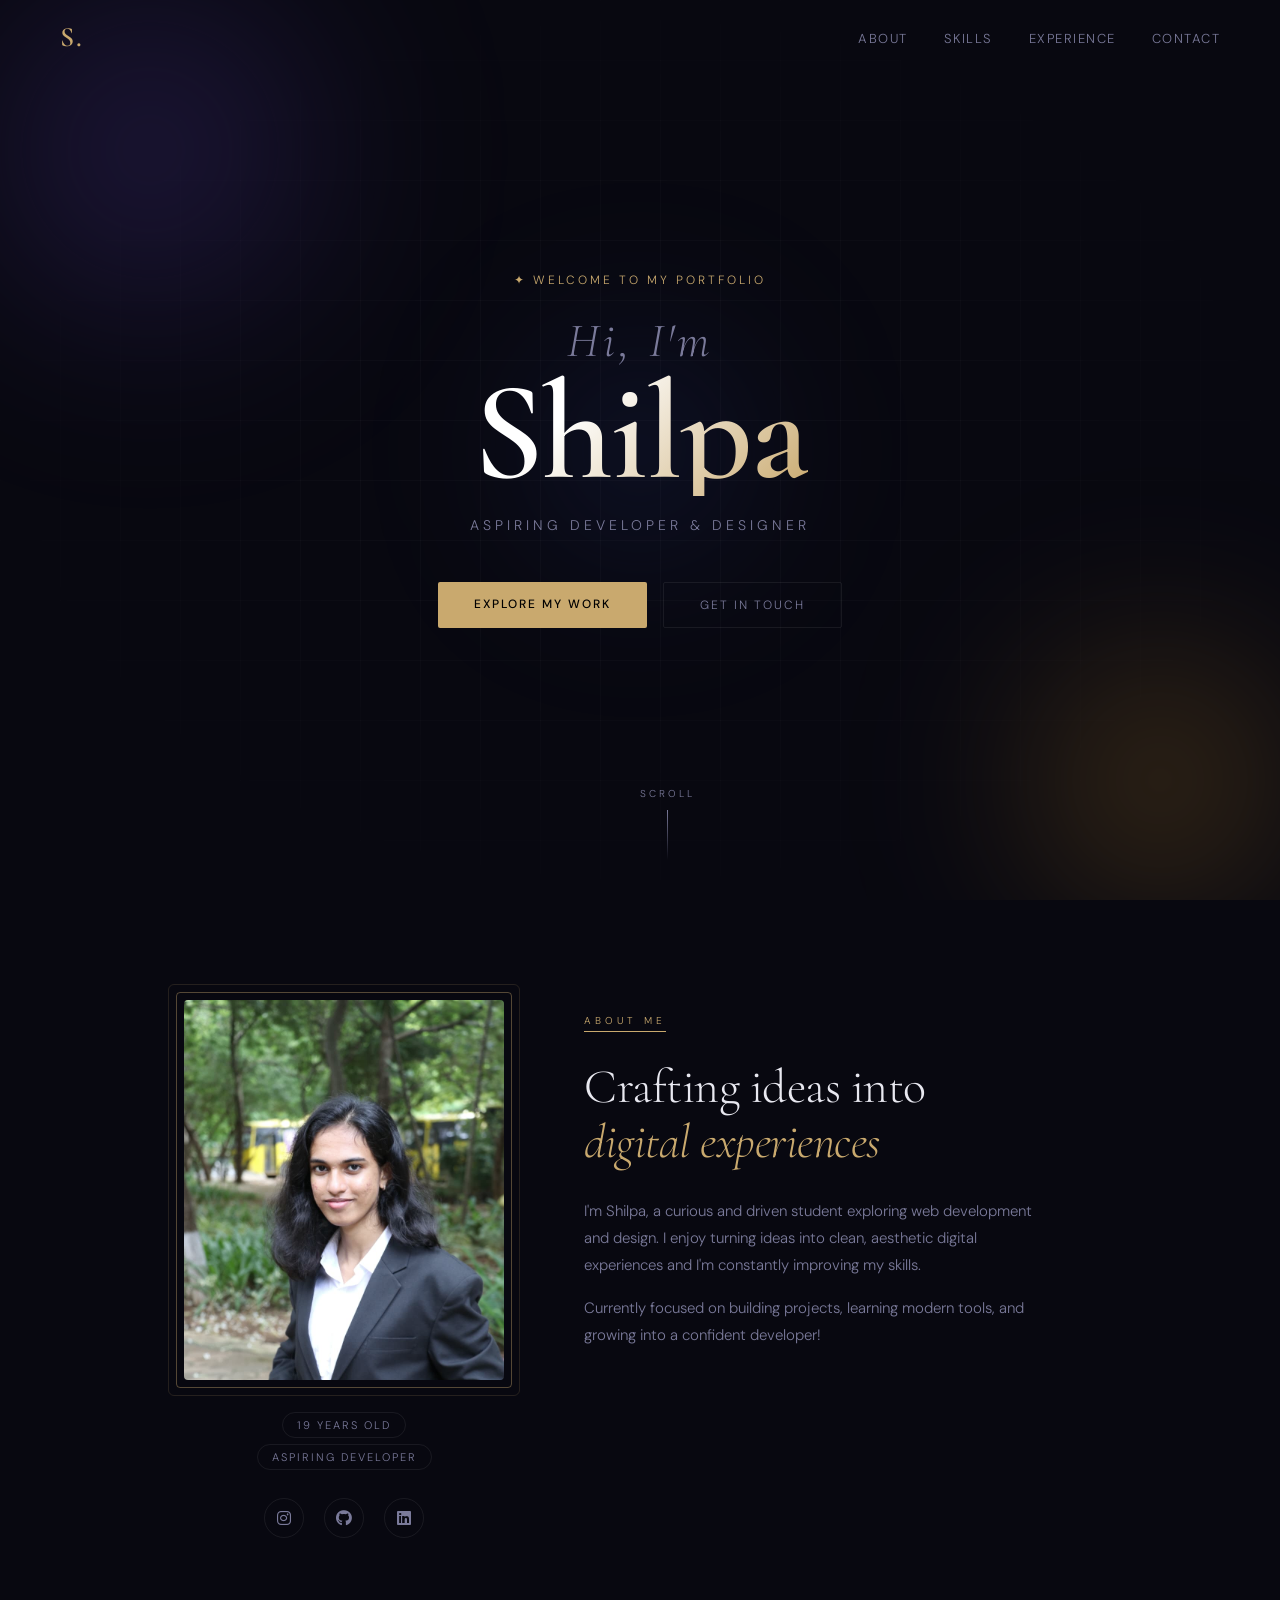
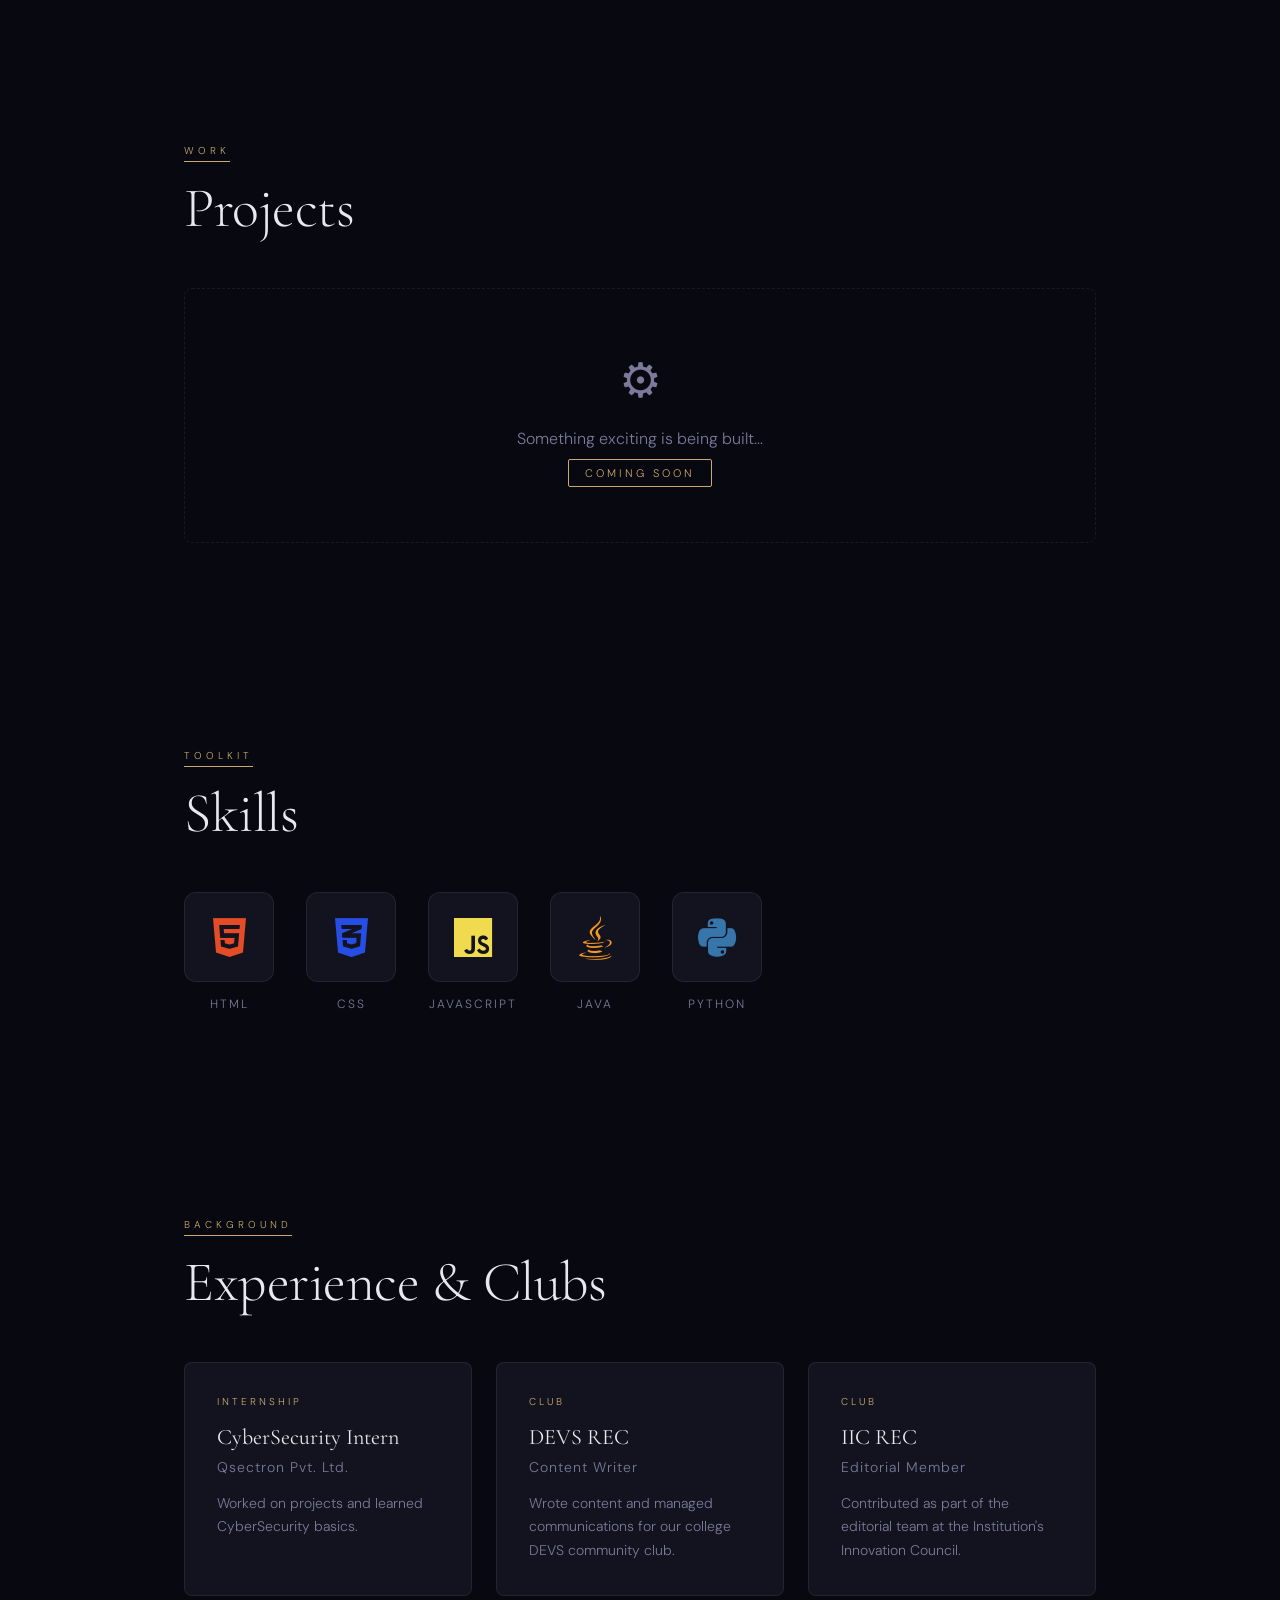
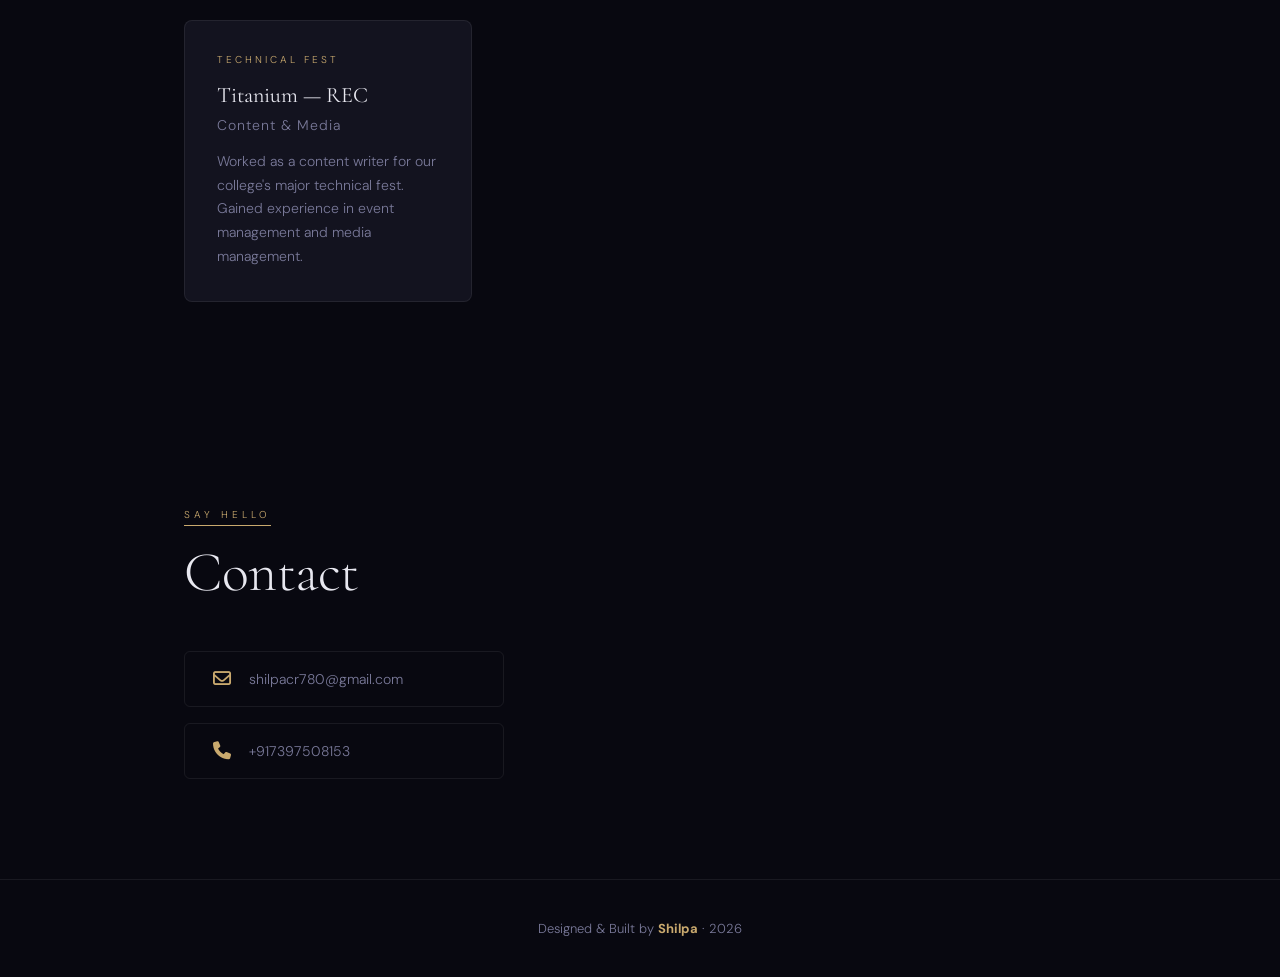
==== commit f8ad922f: "fix skills alignment" ====
--- a/index.html
+++ b/index.html
@@ -102,19 +102,6 @@
         <div class="reveal">
             <span class="section-label">Toolkit</span>
             <h2>Skills</h2>
-            <div class="skill">
-    <div class="skill-icon-wrap">
-        <i class="fa-brands fa-java"></i>
-    </div>
-    <p>Java</p>
-</div>
-
-<div class="skill">
-    <div class="skill-icon-wrap">
-        <i class="fa-brands fa-python"></i>
-    </div>
-    <p>Python</p>
-</div>
             <div class="skills">
                 <div class="skill">
                     <div class="skill-icon-wrap">
@@ -134,6 +121,19 @@
                     </div>
                     <p>JavaScript</p>
                 </div>
+                <div class="skill">
+    <div class="skill-icon-wrap">
+        <i class="fa-brands fa-java"></i>
+    </div>
+    <p>Java</p>
+</div>
+
+<div class="skill">
+    <div class="skill-icon-wrap">
+        <i class="fa-brands fa-python"></i>
+    </div>
+    <p>Python</p>
+</div>
             </div>
         </div>
     </section>
--- a/style.css
+++ b/style.css
@@ -525,6 +525,13 @@
 .fa-html5  { color: #e34c26; }
 .fa-css3-alt { color: #264de4; }
 .fa-js     { color: #f0db4f; }
+.fa-java {
+    color: #f89820;
+}
+
+.fa-python {
+    color: #3776ab;
+}
 
 .skill p {
     font-size: 12px;
@@ -655,4 +662,21 @@
     .contact-box { width: 100%; }
 
     .skills { justify-content: center; }
-}+}
+.about-tag {
+    display: flex;
+    flex-direction: column;
+    align-items: center;
+    gap: 6px;
+    margin-top: 4px;
+}
+
+.about-tag span {
+    font-size: 11px;
+    letter-spacing: 2px;
+    text-transform: uppercase;
+    color: var(--muted);
+    border: 1px solid var(--border);
+    padding: 5px 14px;
+    border-radius: 20px;
+}
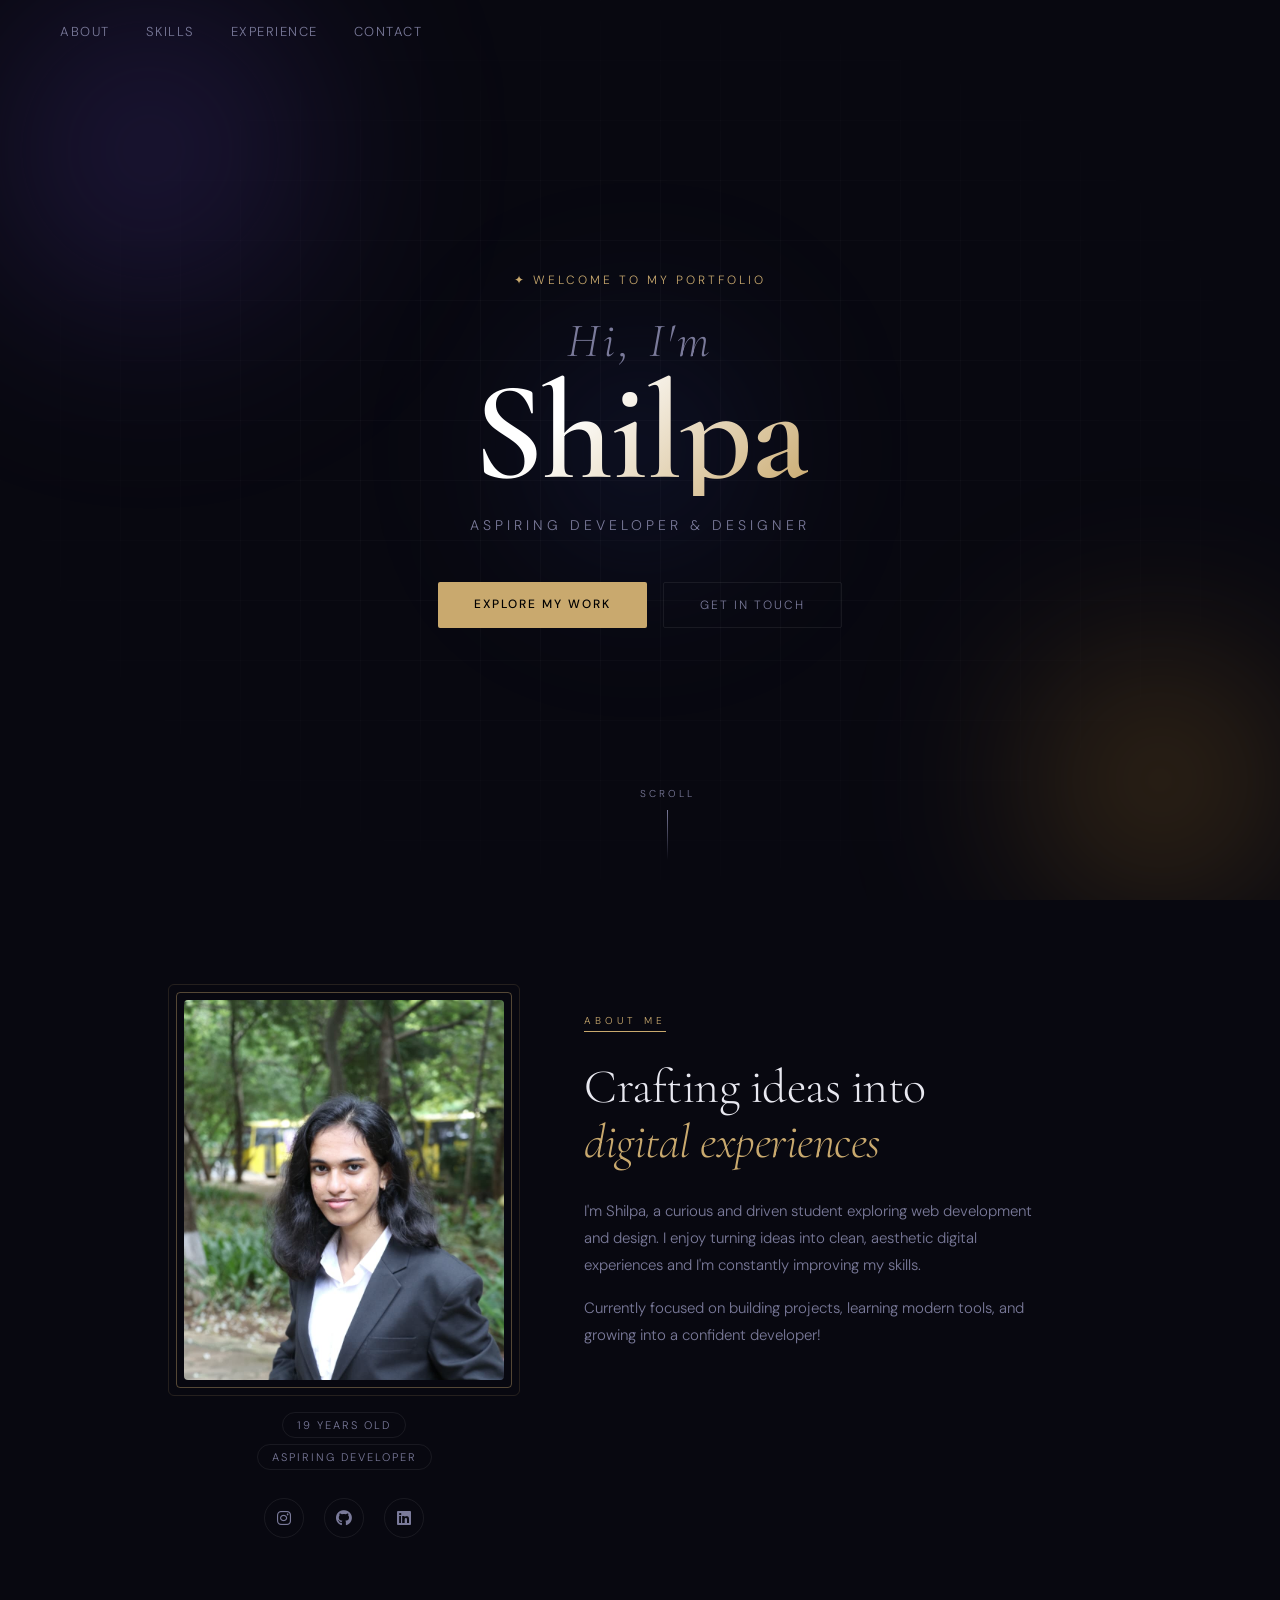
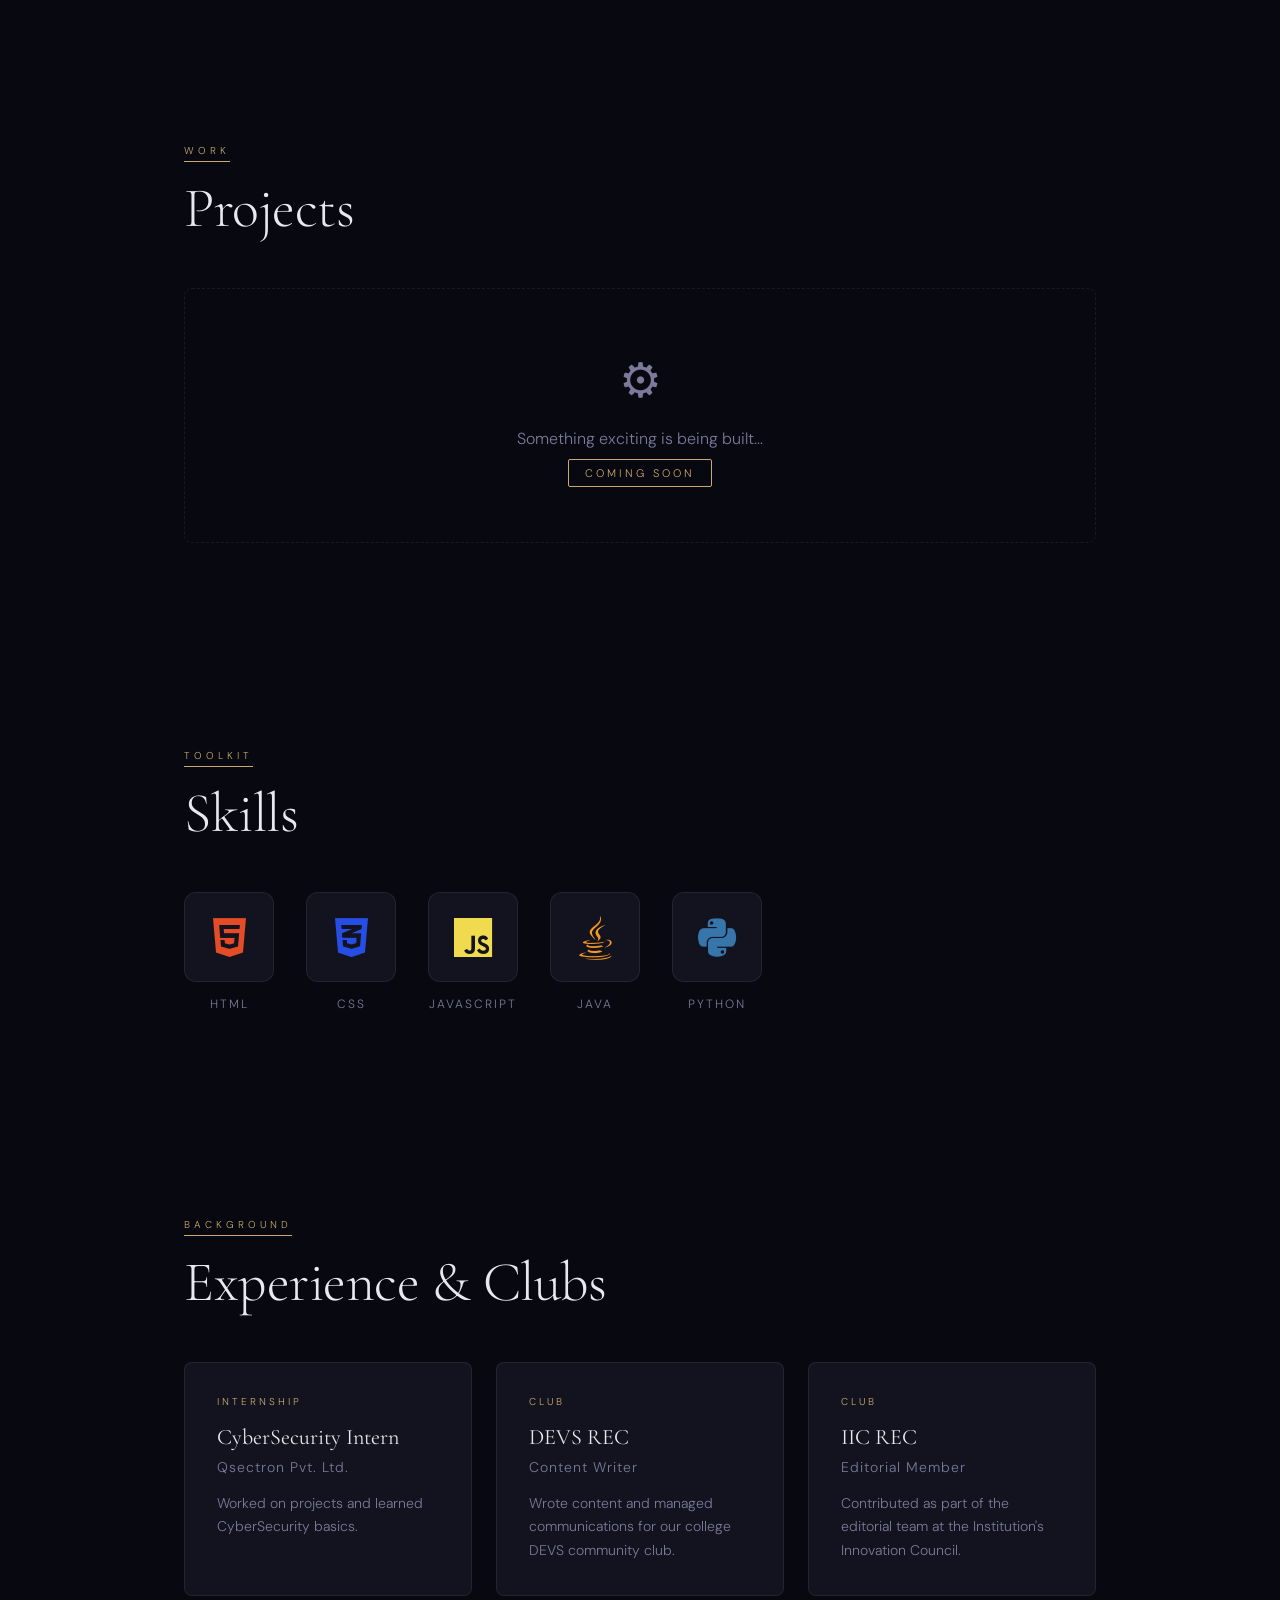
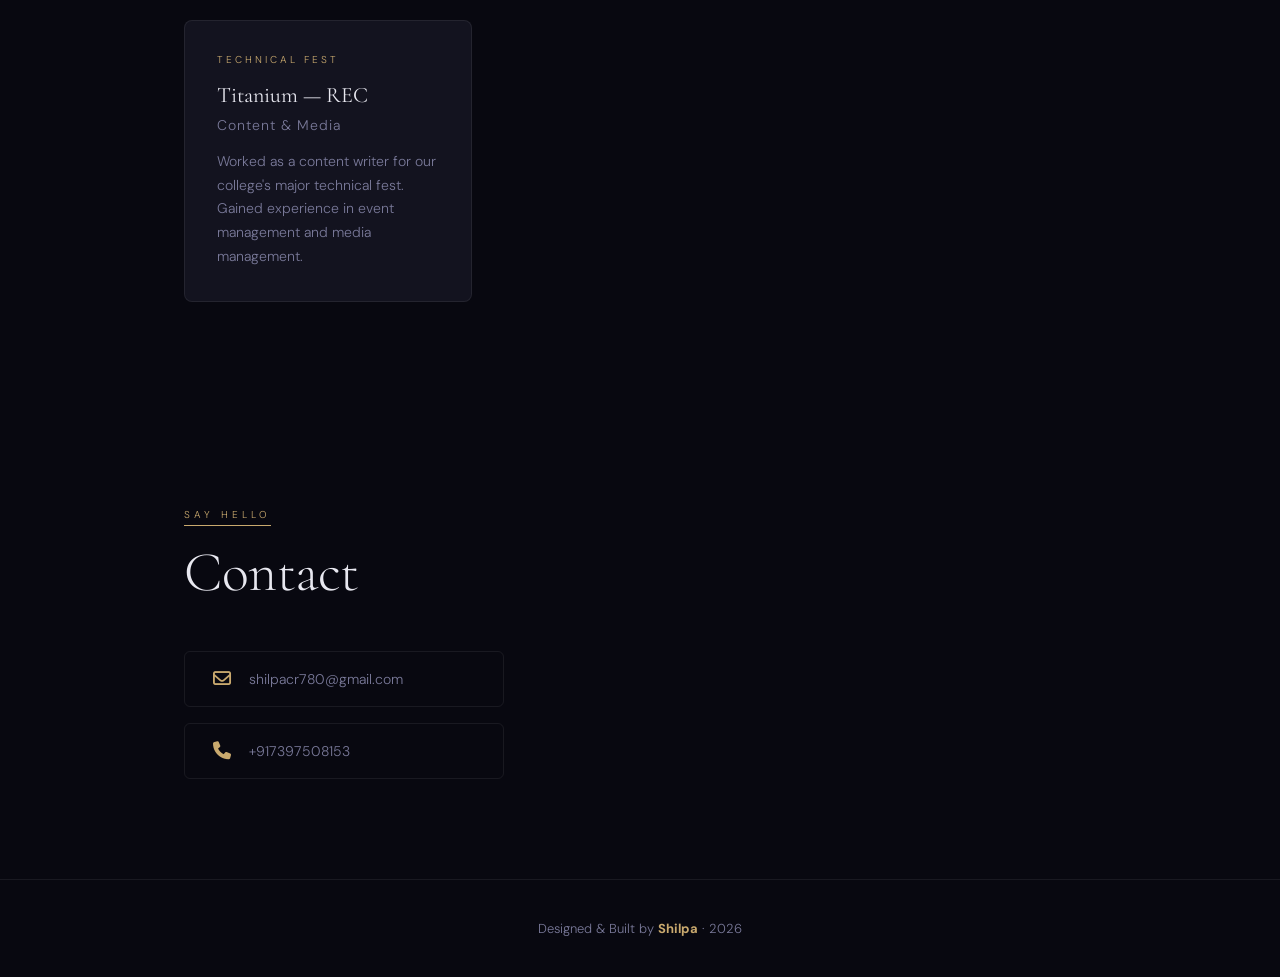
==== commit 147e0e7d: "update" ====
--- a/index.html
+++ b/index.html
@@ -13,7 +13,6 @@
 
     <!-- NAV -->
     <nav class="nav" id="nav">
-        <span class="nav-logo">S.</span>
         <ul class="nav-links">
             <li><a href="#about">About</a></li>
             <li><a href="#skills">Skills</a></li>
@@ -31,7 +30,7 @@
             <div class="grid-lines"></div>
         </div>
         <div class="hero-content">
-            <p class="hero-tag fade-up">✦ Welcome to my portfolio</p>
+            <p class="hero-tag fade-up"></p>
             <h1 class="hero-name fade-up delay-1">
                 <span class="name-line">Hi, I'm</span>
                 <span class="name-big">Shilpa</span>
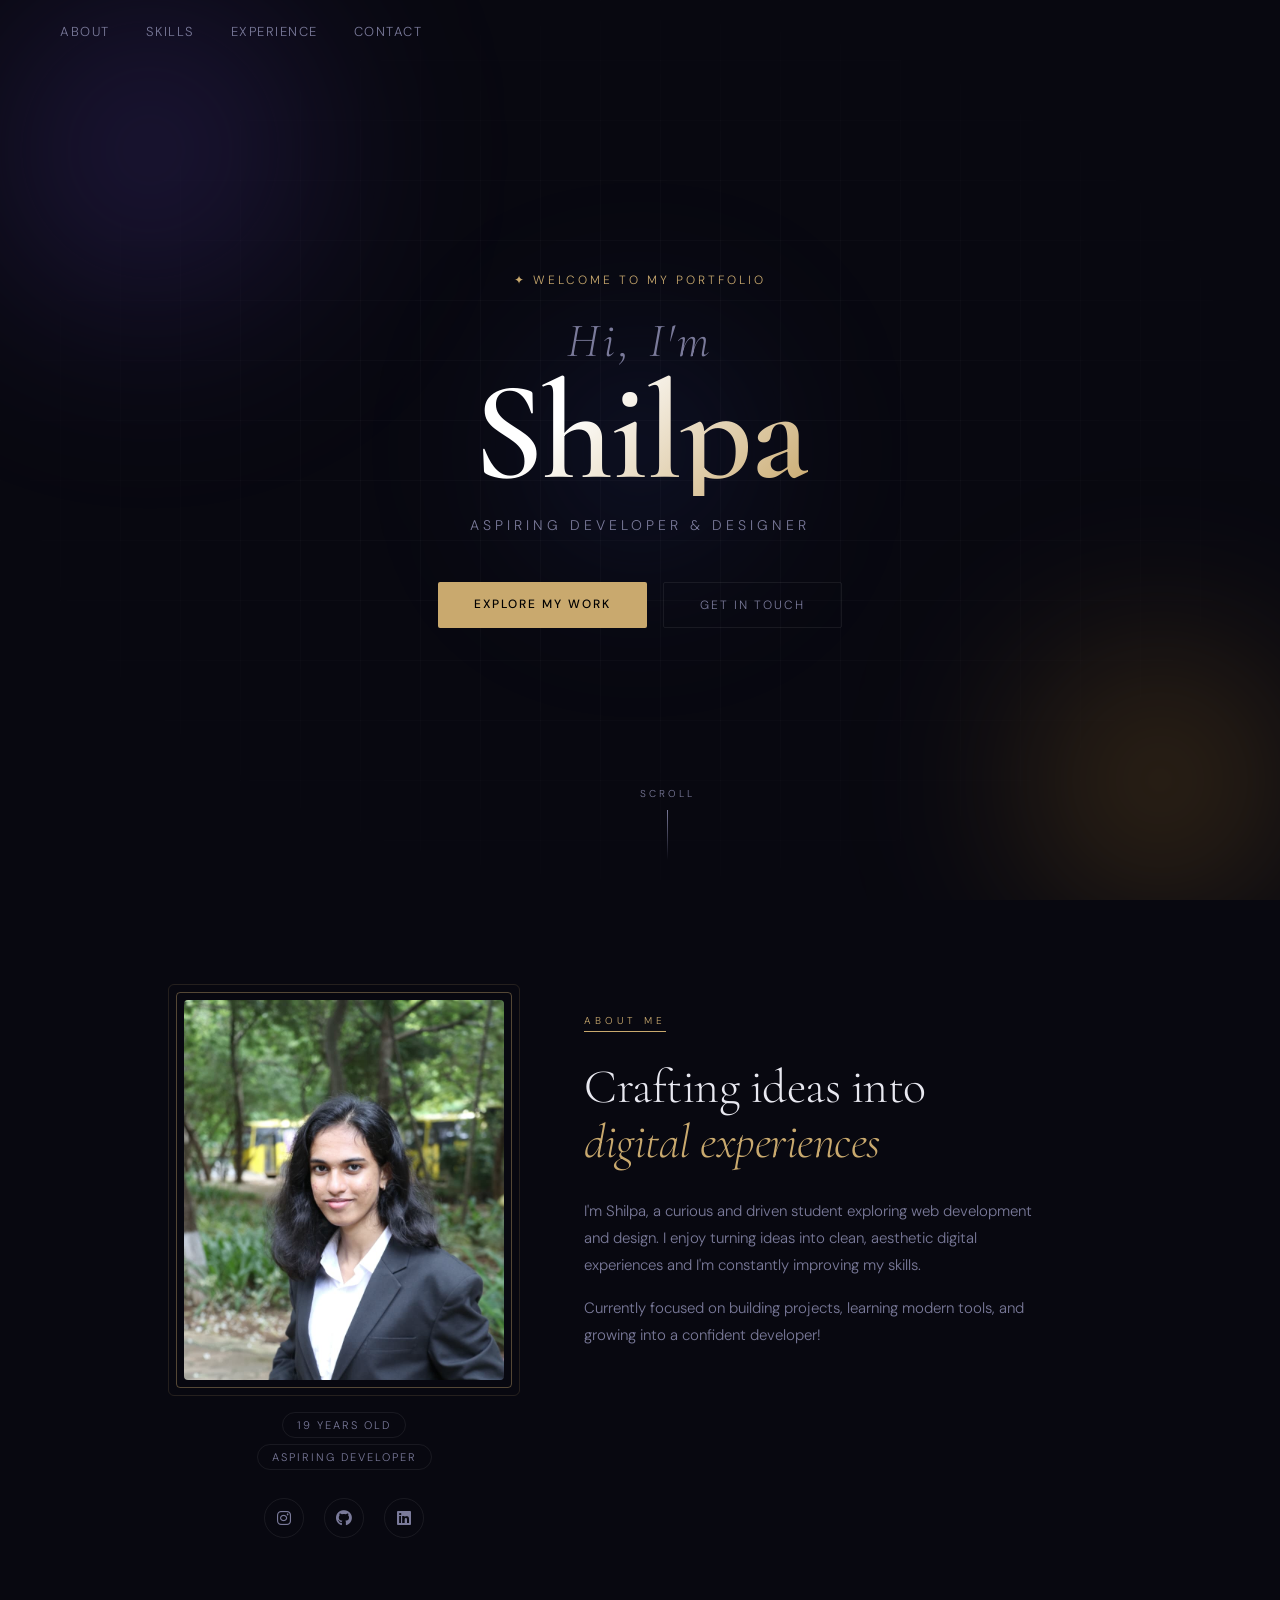
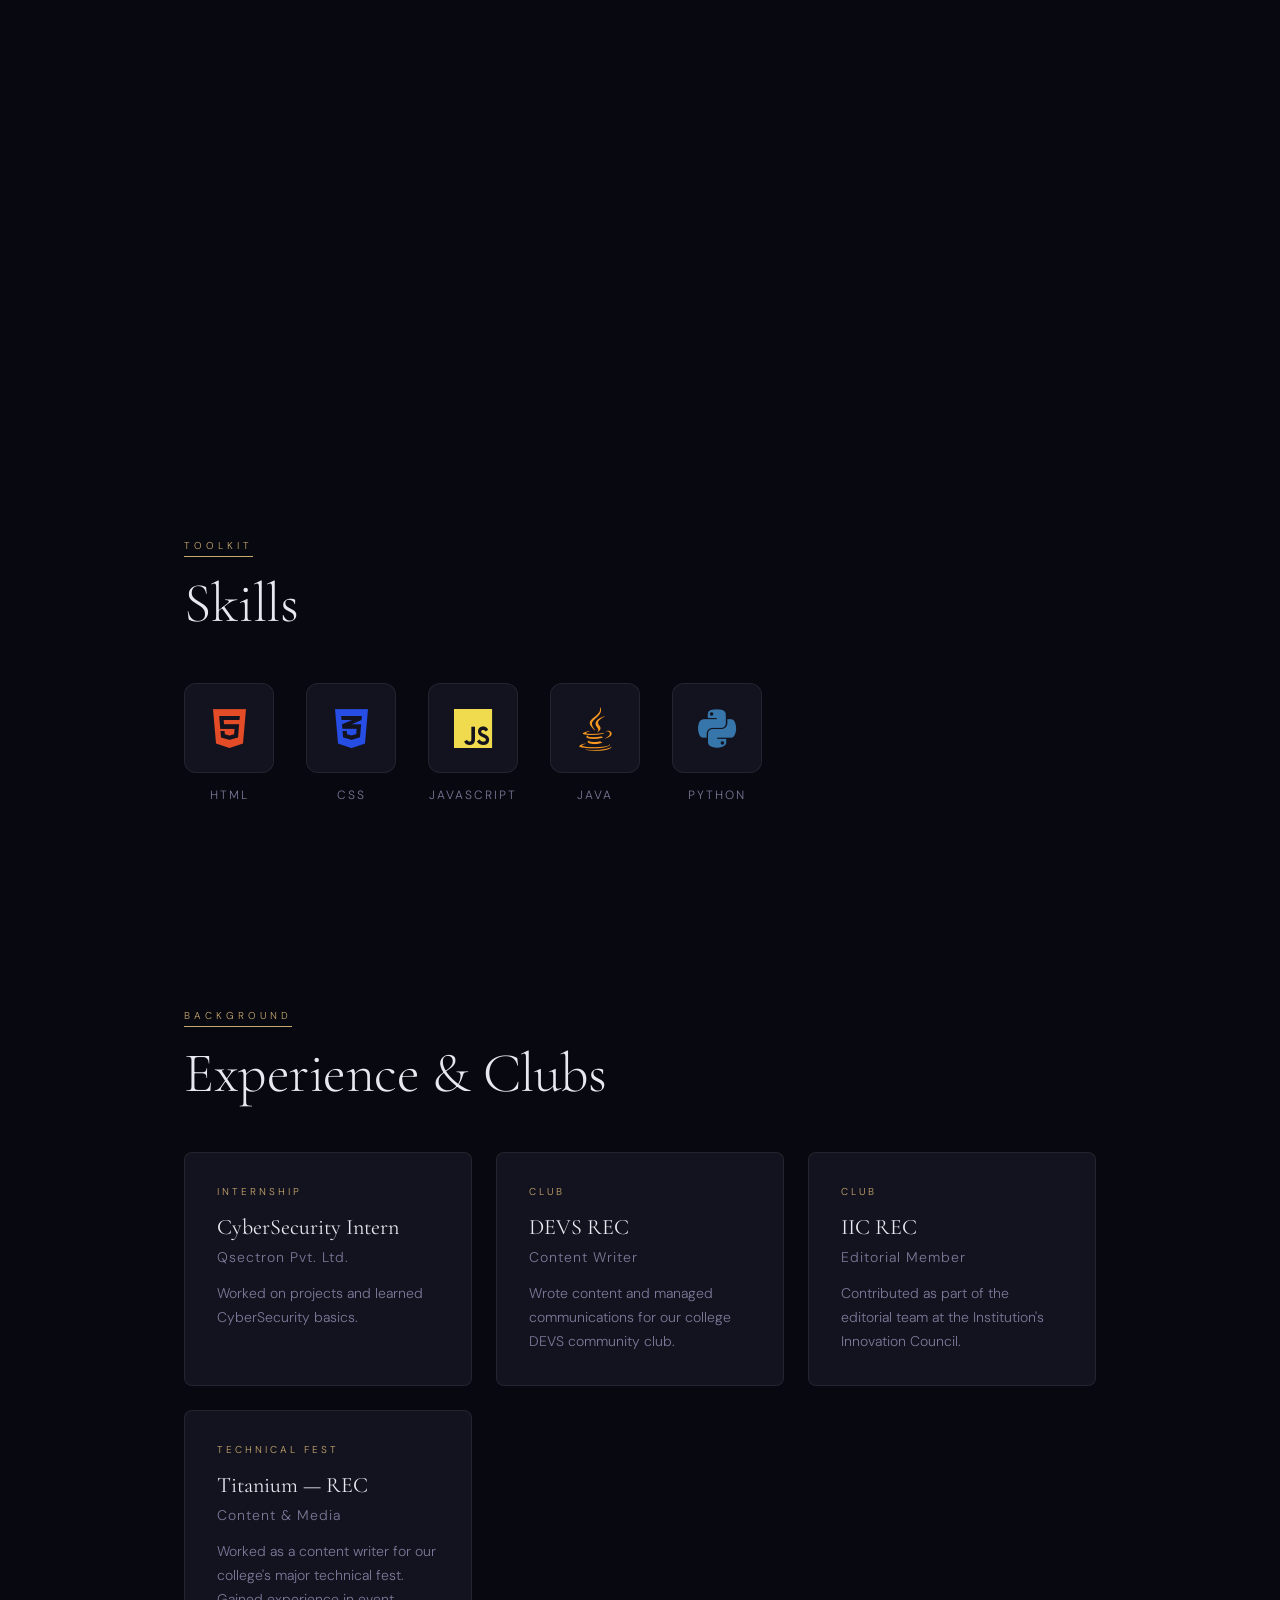
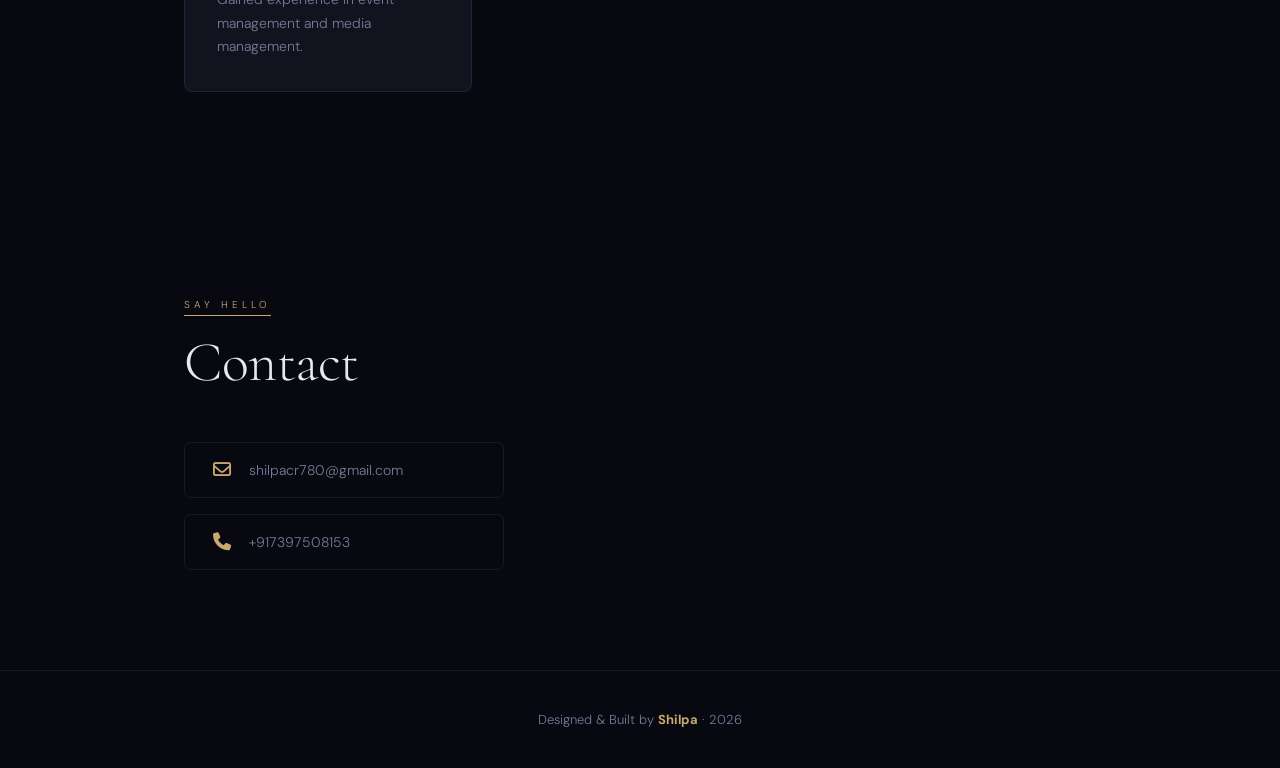
==== commit ae568fc0: "Added project cards with flip animation" ====
--- a/index.html
+++ b/index.html
@@ -83,18 +83,57 @@
         </div>
     </section>
 
-    <!-- PROJECTS -->
-    <section class="section" id="projects">
-        <div class="reveal">
-            <span class="section-label">Work</span>
-            <h2>Projects</h2>
-            <div class="coming-soon-card">
-                <div class="cs-icon">⚙</div>
-                <p>Something exciting is being built...</p>
-                <span>Coming Soon</span>
-            </div>
-        </div>
-    </section>
+    <!-- SALON PROJECT -->
+<a href="https://luxurysalon-shilpa.netlify.app/" target="_blank">
+  <div class="project-card">
+    <div class="card-inner">
+
+      <div class="card-front">
+        <img src="images/salon.png" alt="Salon Website">
+        <h3>Luxury Salon</h3>
+      </div>
+
+      <div class="card-back">
+        <h3>Luxury Salon Website</h3>
+        <p>Modern salon website with clean UI and responsive design.</p>
+
+        <p class="built-with-title">Built with:</p>
+        <div class="tech-stack">
+          <span>React</span>
+          <span>Vite</span>
+          <span>CSS</span>
+        </div>
+      </div>
+
+    </div>
+  </div>
+</a>
+
+<!-- DENTAL PROJECT -->
+<a href="https://saraharjundentalclinic.netlify.app/" target="_blank">
+  <div class="project-card">
+    <div class="card-inner">
+
+      <div class="card-front">
+        <img src="images/dental.png" alt="Dental Website">
+        <h3>Dental Clinic</h3>
+      </div>
+
+      <div class="card-back">
+        <h3>Sarah Arjun Dental Clinic</h3>
+        <p>Dental website with appointment system and modern UI.</p>
+
+        <p class="built-with-title">Built with:</p>
+        <div class="tech-stack">
+          <span>React</span>
+          <span>Vite</span>
+          <span>Tailwind CSS</span>
+        </div>
+      </div>
+
+    </div>
+  </div>
+</a>
 
     <!-- SKILLS -->
     <section class="section" id="skills">
--- a/style.css
+++ b/style.css
@@ -680,3 +680,78 @@
     padding: 5px 14px;
     border-radius: 20px;
 }
+.project-card {
+  width: 280px;
+  height: 350px;
+  perspective: 1000px;
+  cursor: pointer;
+  margin: 20px;
+  display: inline-block;
+}
+
+.card-inner {
+  width: 100%;
+  height: 100%;
+  transition: transform 0.8s;
+  transform-style: preserve-3d;
+  position: relative;
+}
+
+.project-card:hover .card-inner {
+  transform: rotateY(180deg);
+}
+
+.card-front,
+.card-back {
+  position: absolute;
+  width: 100%;
+  height: 100%;
+  border-radius: 12px;
+  backface-visibility: hidden;
+  overflow: hidden;
+}
+
+.card-front {
+  background: #fff;
+}
+
+.card-front img {
+  width: 100%;
+  height: 70%;
+  object-fit: cover;
+}
+
+.card-front h3 {
+  text-align: center;
+  padding: 10px;
+}
+
+.card-back {
+  background: #0f172a;
+  color: white;
+  transform: rotateY(180deg);
+  padding: 20px;
+  display: flex;
+  flex-direction: column;
+  justify-content: center;
+}
+
+.tech-stack {
+  margin-top: 10px;
+  display: flex;
+  flex-wrap: wrap;
+  gap: 8px;
+}
+
+.tech-stack span {
+  background: rgba(255, 255, 255, 0.1);
+  padding: 5px 10px;
+  border-radius: 8px;
+  font-size: 12px;
+}
+
+.built-with-title {
+  margin-top: 10px;
+  font-size: 13px;
+  opacity: 0.8;
+}
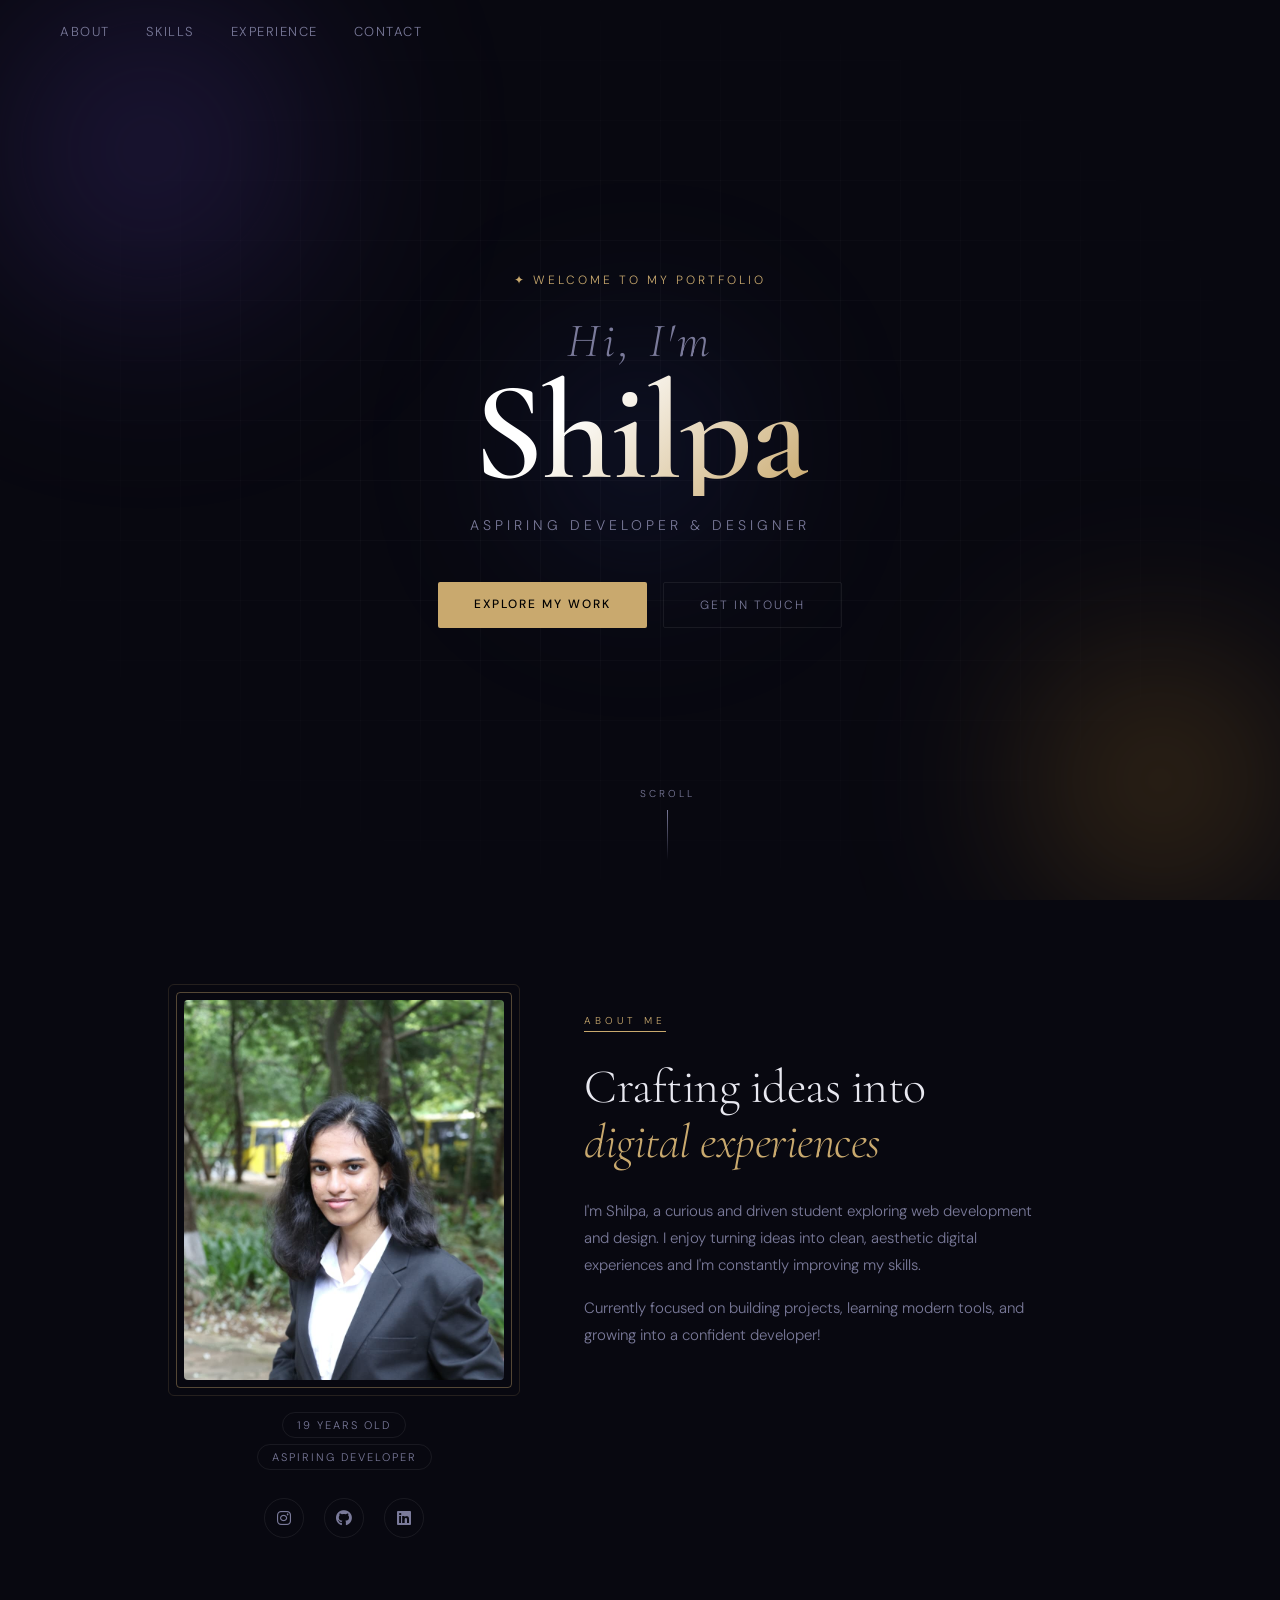
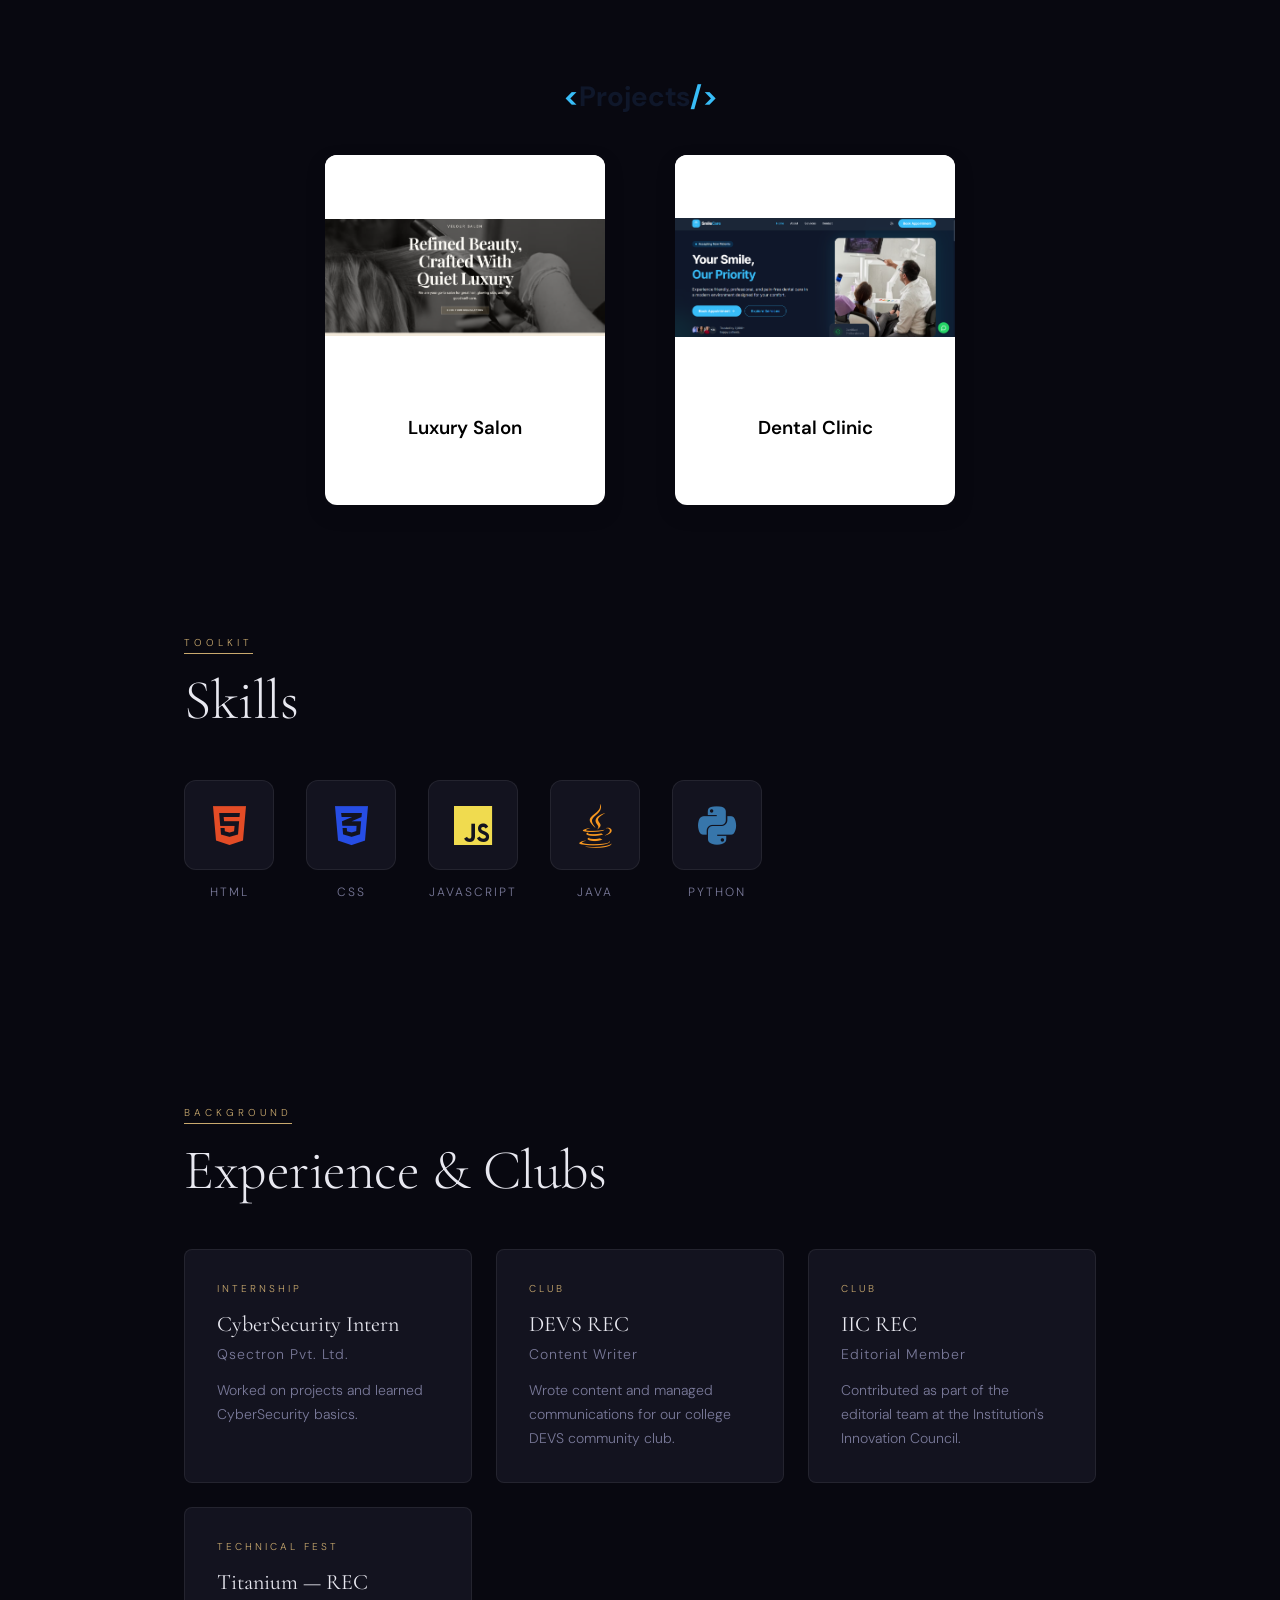
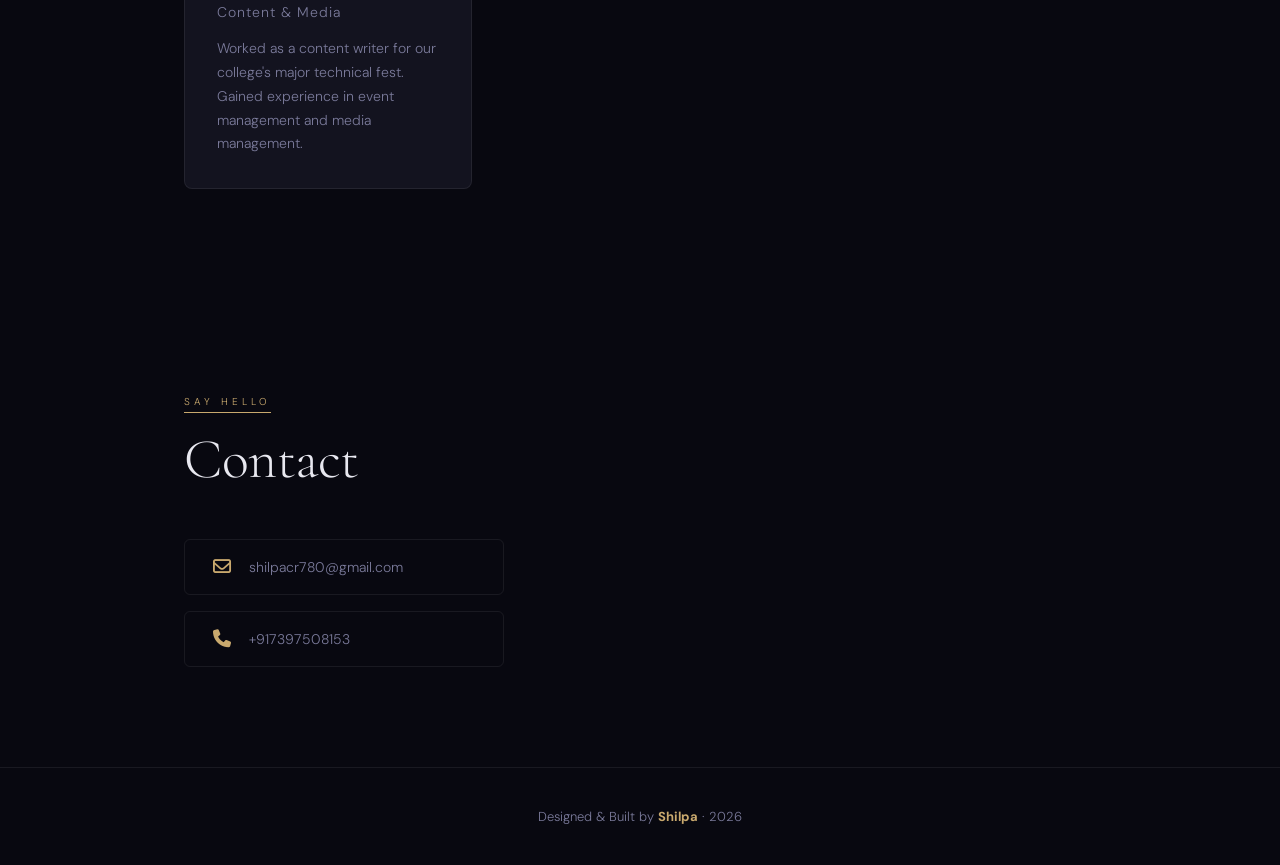
==== commit 981968b7: "fixed portfolio UI" ====
--- a/index.html
+++ b/index.html
@@ -83,6 +83,10 @@
         </div>
     </section>
 
+    <h2 class="projects-title">
+  <span class="bracket">&lt;</span>Projects<span class="bracket">/&gt;</span>
+</h2>
+<div class="projects-container">
     <!-- SALON PROJECT -->
 <a href="https://luxurysalon-shilpa.netlify.app/" target="_blank">
   <div class="project-card">
@@ -134,7 +138,7 @@
     </div>
   </div>
 </a>
-
+</div>
     <!-- SKILLS -->
     <section class="section" id="skills">
         <div class="reveal">
--- a/style.css
+++ b/style.css
@@ -718,12 +718,15 @@
 .card-front img {
   width: 100%;
   height: 70%;
-  object-fit: cover;
+  object-fit: contain;
+  background: #fff;
 }
 
 .card-front h3 {
   text-align: center;
   padding: 10px;
+  color: #000; /* makes it clearly visible */
+  font-weight: 600;
 }
 
 .card-back {
@@ -754,4 +757,23 @@
   margin-top: 10px;
   font-size: 13px;
   opacity: 0.8;
+}
+.projects-container {
+  display: flex;
+  justify-content: center;
+  gap: 30px;
+  flex-wrap: wrap;
+  margin-top: 20px;
+}
+.projects-title {
+  text-align: center;
+  font-size: 28px;
+  margin-top: 40px;
+  color: #0f172a;
+}
+.project-card {
+  box-shadow: 0 8px 20px rgba(0,0,0,0.1);
+}
+.bracket {
+  color: #38bdf8; /* blue accent */
 }
